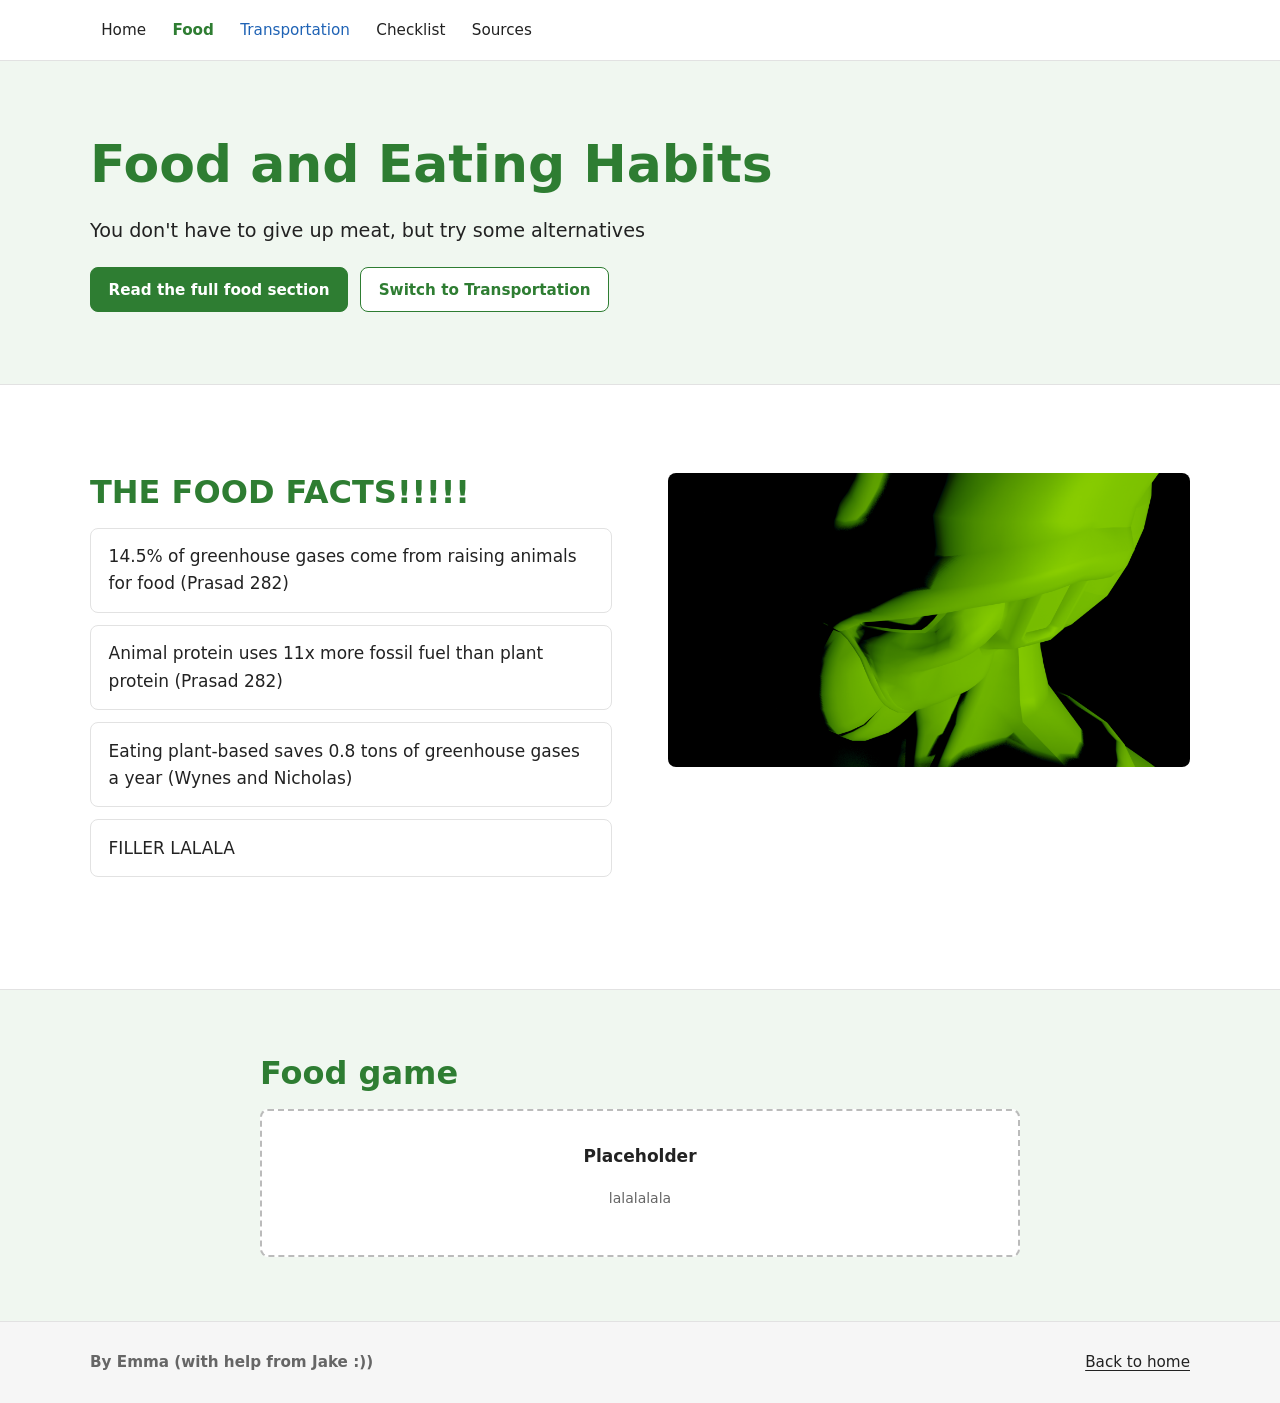
==== food.html @ 80af2153 "Climate habits website" ====
<!DOCTYPE html>
<html lang="en"><head>
  <meta charset="utf-8">
  <meta name="viewport" content="width=device-width, initial-scale=1">
  <title>Food and Eating Habits</title>
  <link rel="stylesheet" href="css/styles.css">
</head>
<!-- The whole page is green because of class="theme-food" on <body> -->
<body class="theme-food">
  <a class="skip-link" href="#main">Skip to main content</a>

  <header class="site-header">
    <div class="wrap header-inner">
      <button class="nav-toggle" type="button" aria-expanded="false" aria-controls="site-nav">
        <span class="nav-toggle-bars" aria-hidden="true"></span>
        Menu
      </button>
      <nav id="site-nav" class="site-nav" aria-label="Main">
        <ul>
          <li><a href="index.html">Home</a></li>
          <li><a class="nav-food" href="food.html" aria-current="page">Food</a></li>
          <li><a class="nav-move" href="transportation.html">Transportation</a></li>
          <li><a href="index.html#checklist">Checklist</a></li>
          <li><a href="index.html#sources">Sources</a></li>
        </ul>
      </nav>
    </div>
  </header>

  <main id="main">
    <section class="hero hero-themed">
      <div class="wrap">
        <h1>Food and Eating Habits</h1>
        <p class="hero-lede">
          You don't have to give up meat, but try some alternatives</p>
        <div class="btn-row">
          <a class="btn" href="index.html#food">Read the full food section</a>
          <a class="btn btn-ghost" href="transportation.html">Switch to Transportation</a>
        </div>
      </div>
    </section>

    <section class="section">
      <div class="wrap two-col">
        <div>
          <h2>THE FOOD FACTS!!!!!</h2>
          <ul class="steps">
            <li>14.5% of greenhouse gases come from raising animals for food (Prasad 282)</li>
            <li>Animal protein uses 11x more fossil fuel than plant protein (Prasad 282)</li>
            <li>Eating plant-based saves 0.8 tons of greenhouse gases a year (Wynes and Nicholas)</li>
            <li>FILLER LALALA</li>
          </ul>
        </div>
        <div>
          <img class="rounded" src="images/impcelltestgreenoverlaynotexture.png" width="1920" height="1080" alt="">
        </div>
      </div>
    </section>

    <section class="section tinted">
      <div class="wrap narrow">
        <h2>Food game</h2>
        <!-- PLACEHOLDER: this box is design filler, not content. Replace it with the game. -->
        <div class="placeholder">
          <p><strong>Placeholder</strong></p>
          <p class="fine-print">lalalalala</p>
        </div>
      </div>
    </section>
  </main>

  <footer class="site-footer">
    <div class="wrap footer-inner">
      <p><strong>By Emma (with help from Jake :))</strong></p>
      <p><a href="index.html">Back to home</a></p>
    </div>
  </footer>

  <script src="js/main.js"></script></body></html>
---- css/styles.css ----
/* =====================================================================
   CLIMATE HABITS: one stylesheet for every page
   ---------------------------------------------------------------------
   HOW THE COLORS WORK
   1. All colors are named once, right below.
   2. A section gets its color by adding a class in the HTML:
        class="theme-food"  -> green
        class="theme-move"  -> blue
        class="theme-mix"   -> plain (no color)
   3. Everything inside that section reads --deep and --tint,
      so it recolors itself.
   To change a color for the whole site, change it here only.
   ===================================================================== */

:root {
  /* Basics */
  --ink: #222222;        /* text */
  --paper: #ffffff;      /* page background */
  --muted: #666666;      /* small grey text */
  --line: #e2e2e2;       /* thin borders */
  --soft: #f6f6f6;       /* light grey boxes */

  /* Food = green */
  --food-deep: #2e7d32;
  --food-tint: #f0f7f0;

  /* Transportation = blue */
  --move-deep: #1f63b5;
  --move-tint: #eef4fb;

  /* Defaults used when a section has no theme class */
  --deep: var(--ink);
  --tint: var(--soft);

  --font: system-ui, -apple-system, "Segoe UI", Roboto, Helvetica, Arial, sans-serif;
  --radius: 8px;
}

.theme-food { --deep: var(--food-deep); --tint: var(--food-tint); }
.theme-move { --deep: var(--move-deep); --tint: var(--move-tint); }
.theme-mix  { --deep: var(--ink);       --tint: var(--soft); }

/* ---------- Basics ---------- */
*, *::before, *::after { box-sizing: border-box; }
html { scroll-behavior: smooth; scroll-padding-top: 70px; }
body {
  margin: 0;
  background: var(--paper);
  color: var(--ink);
  font-family: var(--font);
  font-size: 1.0625rem;
  line-height: 1.6;
}
img { max-width: 100%; height: auto; display: block; }
h1, h2, h3, h4 { line-height: 1.2; margin: 0 0 .5em; font-weight: 700; }
h2 { font-size: clamp(1.6rem, 3vw, 2rem); color: var(--deep); }
h3 { font-size: 1.25rem; }
h4 { font-size: 1.1rem; }
p { margin: 0 0 1em; }
a { color: var(--deep); text-underline-offset: 3px; }
:focus-visible { outline: 3px solid #f2b705; outline-offset: 2px; }

.wrap { width: min(1100px, 100% - 2.5rem); margin-inline: auto; }
.narrow { max-width: 760px; }

.skip-link { position: absolute; left: -999px; top: 0; background: #fff; color: var(--ink); padding: .6rem 1rem; z-index: 100; }
.skip-link:focus { left: .5rem; top: .5rem; }

.fine-print { font-size: .875rem; color: var(--muted); }

/* ---------- Header and navigation ---------- */
.site-header { position: sticky; top: 0; z-index: 50; background: #fff; border-bottom: 1px solid var(--line); }
.header-inner { display: flex; align-items: center; justify-content: space-between; min-height: 60px; gap: 1rem; }
.site-nav ul { list-style: none; display: flex; gap: .25rem; margin: 0; padding: 0; }
.site-nav a { display: block; padding: .5rem .7rem; color: var(--ink); text-decoration: none; font-size: .95rem; }
.site-nav a:hover { text-decoration: underline; }
.site-nav a[aria-current="page"] { font-weight: 700; }
.site-nav .nav-food { color: var(--food-deep); }
.site-nav .nav-move { color: var(--move-deep); }

.nav-toggle {
  display: none; align-items: center; gap: .5rem;
  background: none; border: 1px solid var(--line); color: var(--ink);
  font: inherit; font-size: .95rem; padding: .4rem .8rem; border-radius: var(--radius); cursor: pointer;
}
.nav-toggle-bars, .nav-toggle-bars::before, .nav-toggle-bars::after {
  display: block; width: 16px; height: 2px; background: currentColor; content: ""; position: relative;
}
.nav-toggle-bars::before { position: absolute; top: -5px; }
.nav-toggle-bars::after { position: absolute; top: 5px; }

/* ---------- Intro at the top of each page ---------- */
.hero { padding: clamp(2.5rem, 6vw, 4.5rem) 0; }
.hero h1 { font-size: clamp(2.2rem, 5vw, 3.25rem); margin-bottom: .4em; }
.hero h1 em { font-style: normal; }
.hero-lede { font-size: 1.2rem; max-width: 44rem; }
.hero-note { font-weight: 600; margin: 0; }

/* Food and Transportation pages: light green / light blue intro */
.hero-themed { background: var(--tint); }
.hero-themed h1 { color: var(--deep); }

/* ---------- The two halves on the home page ---------- */
.split { display: grid; grid-template-columns: 1fr 1fr; gap: 1.25rem; width: min(1100px, 100% - 2.5rem); margin: 0 auto 2.5rem; }
.split-half { background: var(--tint); border-radius: var(--radius); overflow: hidden; display: flex; flex-direction: column; }
.split-half img { width: 100%; aspect-ratio: 16 / 9; object-fit: cover; }
.split-body { padding: 1.5rem; }
.split-plus { display: none; }

/* ---------- Buttons ---------- */
.btn-row { display: flex; flex-wrap: wrap; gap: .75rem; margin-top: 1.25rem; }
.btn {
  display: inline-block; padding: .6rem 1.1rem; border-radius: var(--radius);
  background: var(--deep); color: #fff; border: 1px solid var(--deep);
  font: inherit; font-weight: 600; font-size: .95rem; text-decoration: none; cursor: pointer;
}
.btn:hover { opacity: .88; }
.btn-ghost, .btn-outline { background: #fff; color: var(--deep); }

/* ---------- Sections ---------- */
.section { padding: clamp(2.5rem, 6vw, 4rem) 0; border-top: 1px solid var(--line); }
.section.tinted { background: var(--tint); }
.section-lede { font-size: 1.15rem; max-width: 46rem; }
.two-col { display: grid; grid-template-columns: 1fr 1fr; gap: clamp(1.5rem, 5vw, 3.5rem); margin: 1.5rem auto; }
.rounded { border-radius: var(--radius); }

/* Number boxes */
.stat-row-tight { grid-template-columns: 1fr; margin: 1.25rem 0 .5rem; }
.stat { background: #fff; border: 1px solid var(--line); border-radius: var(--radius); padding: 1.25rem; }
.stat-num { font-size: 2.25rem; font-weight: 700; line-height: 1.1; color: var(--deep); margin-bottom: .4rem; }
.stat-num span { font-size: 1rem; font-weight: 600; }
.stat-label { margin: 0; color: var(--muted); }

/* Lists of facts / changes */
.steps { list-style: none; padding: 0; margin: 0 0 1.5rem; display: grid; gap: .75rem; }
.steps li { background: #fff; border: 1px solid var(--line); border-radius: var(--radius); padding: .9rem 1.1rem; }
.steps strong { display: block; color: var(--deep); }

/* Three pictures in a row */
.photo-row { display: grid; grid-template-columns: repeat(3, 1fr); gap: 1rem; }
.photo-row img { width: 100%; height: 100%; aspect-ratio: 4 / 3; object-fit: cover; }

/* ---------- Checklist ---------- */
.checklist { display: grid; grid-template-columns: 1fr 1fr; gap: 1rem; margin-top: 1.5rem; }
.check-group { margin: 0; padding: 1.25rem; background: var(--tint); border: 1px solid var(--line); border-radius: var(--radius); min-width: 0; }
.check-group legend { float: left; width: 100%; font-size: 1.25rem; font-weight: 700; color: var(--deep); margin-bottom: .5rem; padding: 0; }
.check-group label { clear: both; display: flex; align-items: flex-start; gap: .7rem; padding: .5rem .25rem; cursor: pointer; }
.check-group input { width: 1.2rem; height: 1.2rem; margin: .2rem 0 0; flex: none; accent-color: var(--deep); cursor: pointer; }
.check-summary { grid-column: 1 / -1; display: flex; flex-wrap: wrap; align-items: center; gap: .75rem 1rem; }
#remind-status { flex-basis: 100%; margin: 0; }

/* ---------- Daily check-in pop-up ---------- */
.checkin { width: min(30rem, calc(100% - 2rem)); border: 1px solid var(--line); border-radius: var(--radius); padding: 1.5rem; }
.checkin::backdrop { background: rgba(0,0,0,.35); }
.checkin h2 { font-size: 1.35rem; color: var(--ink); }
.checkin-list { list-style: none; padding: 0; margin: 1rem 0; display: grid; gap: .9rem; }
.checkin-list li { display: grid; gap: .4rem; }
.checkin-buttons { display: flex; gap: .5rem; }
.checkin-btn { font: inherit; font-size: .9rem; font-weight: 600; padding: .4rem .85rem; border-radius: var(--radius); border: 1px solid #bbb; background: #fff; color: var(--ink); cursor: pointer; }
.checkin-done[aria-pressed="true"] { background: var(--food-deep); border-color: var(--food-deep); color: #fff; }
.checkin-notyet[aria-pressed="true"] { background: #888; border-color: #888; color: #fff; }
.checkin-score { font-weight: 600; color: var(--food-deep); }

/* ---------- Works cited ---------- */
.cited-title { margin-top: 2rem; font-size: 1.5rem; }
.cited { list-style: none; padding: 0; font-size: .95rem; }
.cited li { padding-left: 2.5em; text-indent: -2.5em; margin-bottom: .9em; overflow-wrap: anywhere; }  /* hanging indent */

/* ---------- Placeholder box (Food / Transportation pages) ---------- */
.placeholder { border: 2px dashed #bbb; border-radius: var(--radius); padding: 2rem; text-align: center; background: #fff; }

/* ---------- Footer ---------- */
.site-footer { background: var(--soft); border-top: 1px solid var(--line); padding: 1.75rem 0; font-size: .95rem; color: var(--muted); }
.footer-inner { display: flex; flex-wrap: wrap; justify-content: space-between; gap: .5rem 2rem; }
.footer-inner p { margin: 0; }
.site-footer a { color: var(--ink); }

/* =====================================================================
   SMALLER SCREENS: side-by-side layouts stack on top of each other.
   ===================================================================== */
@media (max-width: 900px) {
  .site-nav a { padding: .5rem .5rem; font-size: .9rem; }
}

@media (max-width: 760px) {
  .nav-toggle { display: inline-flex; }
  .site-nav { display: none; position: absolute; left: 0; right: 0; top: 100%; background: #fff; border-bottom: 1px solid var(--line); padding: .5rem 1.25rem 1rem; }
  .site-nav.is-open { display: block; }
  .site-nav ul { flex-direction: column; }
  .site-nav a { padding: .75rem .25rem; font-size: 1.05rem; }

  .split, .two-col, .checklist, .photo-row { grid-template-columns: 1fr; }
  .two-col { gap: 1.5rem; }
}

@media (max-width: 520px) {
  .btn-row .btn { width: 100%; text-align: center; }
}

@media (prefers-reduced-motion: reduce) {
  html { scroll-behavior: auto; }
}
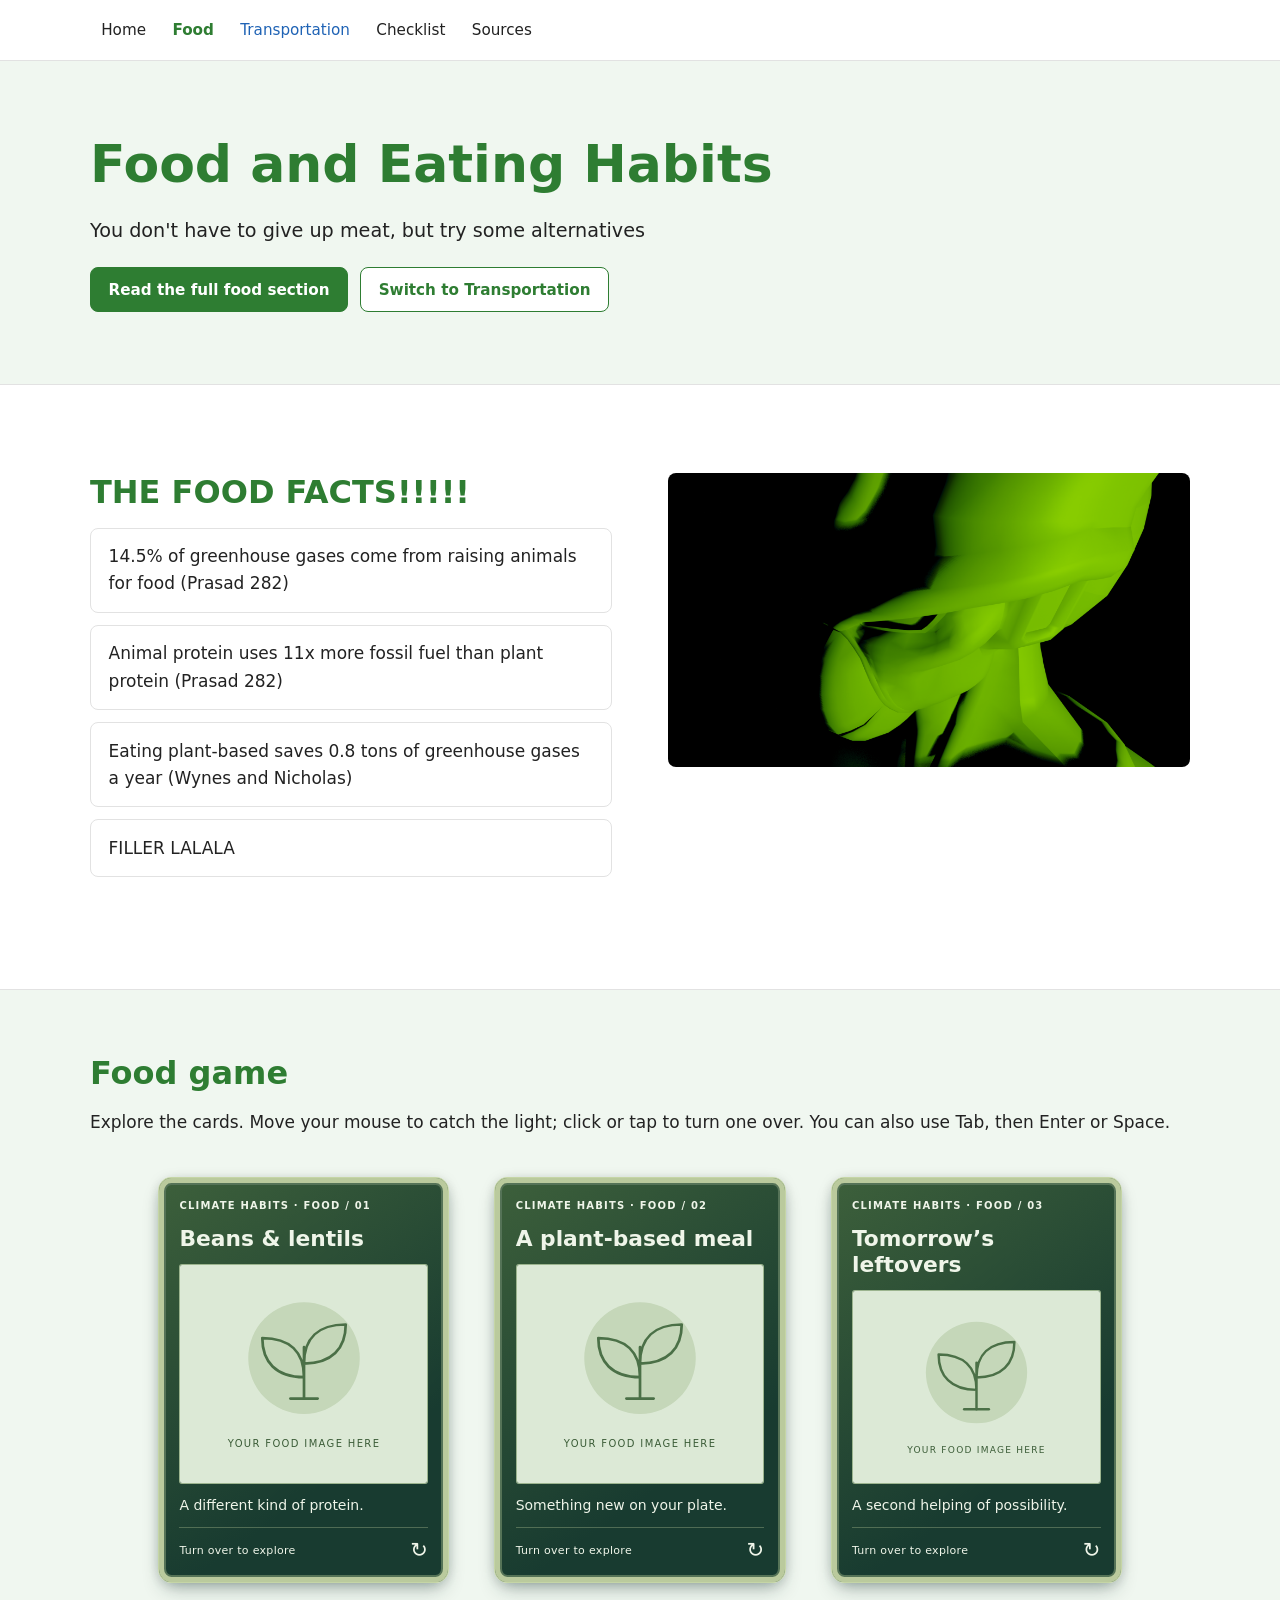
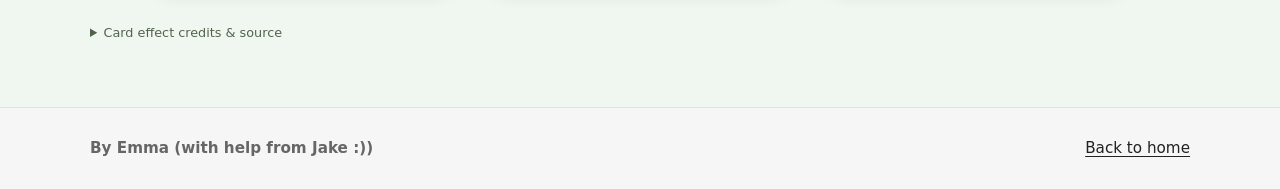
==== commit 2c0a7b0f: "Add spring-driven 3D food cards with accessible flipping" ====
--- a/food.html
+++ b/food.html
@@ -1,9 +1,15 @@
 <!DOCTYPE html>
+<!-- Food card integration modified 2026-11-15; GPL-3.0-only.
+     Motion/lighting copyright (C) 2022 Simon Goellner; see CARD-CREDITS.md. -->
 <html lang="en"><head>
   <meta charset="utf-8">
   <meta name="viewport" content="width=device-width, initial-scale=1">
   <title>Food and Eating Habits</title>
+  <link rel="icon" href="images/card-art-placeholder.svg" type="image/svg+xml">
   <link rel="stylesheet" href="css/styles.css">
+  <link rel="stylesheet" href="css/climate-cards.css">
+  <!-- Defer from the head so main.js's editor snapshot includes this script. -->
+  <script src="js/climate-cards.js" defer></script>
 </head>
 <!-- The whole page is green because of class="theme-food" on <body> -->
 <body class="theme-food">
@@ -57,14 +63,92 @@
       </div>
     </section>
 
-    <section class="section tinted">
-      <div class="wrap narrow">
-        <h2>Food game</h2>
-        <!-- PLACEHOLDER: this box is design filler, not content. Replace it with the game. -->
-        <div class="placeholder">
-          <p><strong>Placeholder</strong></p>
-          <p class="fine-print">lalalalala</p>
+    <section class="section tinted" id="food-game" aria-labelledby="food-game-title">
+      <div class="wrap">
+        <h2 id="food-game-title">Food game</h2>
+        <p id="card-instructions">Explore the cards. Move your mouse to catch the light; click or tap to turn one over. You can also use Tab, then Enter or Space.</p>
+        <!-- Card content is deliberately static HTML so the existing page editor can save it.
+             Replace the sample art and back text here, or click “Edit this page”.
+             Each new card needs unique front/back IDs and matching aria-controls. -->
+        <div class="climate-deck" aria-describedby="card-instructions">
+          <article class="climate-card" data-climate-card>
+            <div class="climate-card__tilt">
+              <div class="climate-card__flip">
+                <div class="climate-card__face climate-card__front" id="food-card-1-front">
+                  <p class="climate-card__eyebrow">Climate Habits · Food / 01</p>
+                  <h3>Beans &amp; lentils</h3>
+                  <img class="climate-card__art" src="images/card-art-placeholder.svg" width="600" height="480" alt="Placeholder artwork; add a photo of beans and lentils.">
+                  <p class="climate-card__caption">A different kind of protein.</p>
+                  <p class="climate-card__hint">Turn over to explore <span aria-hidden="true">↻</span></p>
+                  <div class="climate-card__shine" aria-hidden="true"></div>
+                  <div class="climate-card__glare" aria-hidden="true"></div>
+                </div>
+                <div class="climate-card__face climate-card__back" id="food-card-1-back">
+                  <p class="climate-card__eyebrow">Climate Habits · The other side</p>
+                  <h3>Beans &amp; lentils</h3>
+                  <p class="climate-card__body">Your food facts go here. Add what you want players to learn about beans and lentils.</p>
+                  <p class="climate-card__prompt">Your question or small action goes here.</p>
+                  <p class="climate-card__hint">Turn back to the front <span aria-hidden="true">↻</span></p>
+                  <div class="climate-card__glare" aria-hidden="true"></div>
+                </div>
+              </div>
+            </div>
+            <button class="climate-card__toggle" type="button" hidden aria-pressed="false" aria-controls="food-card-1-front food-card-1-back" aria-label="Turn over food card"></button>
+          </article>
+          <article class="climate-card" data-climate-card>
+            <div class="climate-card__tilt">
+              <div class="climate-card__flip">
+                <div class="climate-card__face climate-card__front" id="food-card-2-front">
+                  <p class="climate-card__eyebrow">Climate Habits · Food / 02</p>
+                  <h3>A plant-based meal</h3>
+                  <img class="climate-card__art" src="images/card-art-placeholder.svg" width="600" height="480" alt="Placeholder artwork; add a photo of a plant-based meal.">
+                  <p class="climate-card__caption">Something new on your plate.</p>
+                  <p class="climate-card__hint">Turn over to explore <span aria-hidden="true">↻</span></p>
+                  <div class="climate-card__shine" aria-hidden="true"></div>
+                  <div class="climate-card__glare" aria-hidden="true"></div>
+                </div>
+                <div class="climate-card__face climate-card__back" id="food-card-2-back">
+                  <p class="climate-card__eyebrow">Climate Habits · The other side</p>
+                  <h3>A plant-based meal</h3>
+                  <p class="climate-card__body">Your food facts go here. Add what you want players to learn about trying a plant-based meal.</p>
+                  <p class="climate-card__prompt">Your question or small action goes here.</p>
+                  <p class="climate-card__hint">Turn back to the front <span aria-hidden="true">↻</span></p>
+                  <div class="climate-card__glare" aria-hidden="true"></div>
+                </div>
+              </div>
+            </div>
+            <button class="climate-card__toggle" type="button" hidden aria-pressed="false" aria-controls="food-card-2-front food-card-2-back" aria-label="Turn over food card"></button>
+          </article>
+          <article class="climate-card" data-climate-card>
+            <div class="climate-card__tilt">
+              <div class="climate-card__flip">
+                <div class="climate-card__face climate-card__front" id="food-card-3-front">
+                  <p class="climate-card__eyebrow">Climate Habits · Food / 03</p>
+                  <h3>Tomorrow’s leftovers</h3>
+                  <img class="climate-card__art" src="images/card-art-placeholder.svg" width="600" height="480" alt="Placeholder artwork; add a photo of leftovers packed for another meal.">
+                  <p class="climate-card__caption">A second helping of possibility.</p>
+                  <p class="climate-card__hint">Turn over to explore <span aria-hidden="true">↻</span></p>
+                  <div class="climate-card__shine" aria-hidden="true"></div>
+                  <div class="climate-card__glare" aria-hidden="true"></div>
+                </div>
+                <div class="climate-card__face climate-card__back" id="food-card-3-back">
+                  <p class="climate-card__eyebrow">Climate Habits · The other side</p>
+                  <h3>Tomorrow’s leftovers</h3>
+                  <p class="climate-card__body">Your food facts go here. Add what you want players to learn about making another meal from leftovers.</p>
+                  <p class="climate-card__prompt">Your question or small action goes here.</p>
+                  <p class="climate-card__hint">Turn back to the front <span aria-hidden="true">↻</span></p>
+                  <div class="climate-card__glare" aria-hidden="true"></div>
+                </div>
+              </div>
+            </div>
+            <button class="climate-card__toggle" type="button" hidden aria-pressed="false" aria-controls="food-card-3-front food-card-3-back" aria-label="Turn over food card"></button>
+          </article>
         </div>
+        <noscript>Both sides are shown below each other when JavaScript is off.</noscript>
+        <details class="climate-card-credits">
+          <summary>Card effect credits &amp; source</summary>
+          <p>Motion and lighting adapted from <a href="https://github.com/simeydotme/pokemon-cards-css">Pokémon Cards CSS</a>, © 2022 Simon Goellner. Modified for Climate Habits, November 15, 2026. This card experience is free software under <a href="licenses/pokemon-cards-css-GPL-3.0.txt">GPL-3.0</a>, without warranty; you may redistribute and modify it under that license. <a href="CARD-CREDITS.md">Attribution and source details</a>.</p>
+        </details>
       </div>
     </section>
   </main>
--- a/css/climate-cards.css
+++ b/css/climate-cards.css
@@ -0,0 +1,197 @@
+/* SPDX-License-Identifier: GPL-3.0-only
+ * Adapted from pokemon-cards-css/public/css/cards/{base,regular-holo}.css.
+ * Copyright (C) 2022 Simon Goellner, @simeydotme.
+ * Modified for Climate Habits, 2026-11-15: scoped selectors, muted foil,
+ * HTML faces, independent tilt/flip layers, editor and accessible fallbacks.
+ * Distributed without warranty. See ../CARD-CREDITS.md and ../licenses/.
+ */
+
+.climate-deck {
+  display: grid;
+  grid-template-columns: repeat(3, minmax(0, 1fr));
+  gap: clamp(24px, 3.5vw, 48px);
+  padding: 24px 8px 40px;
+  max-width: 980px;
+  margin-inline: auto;
+}
+
+.climate-card {
+  --pointer-x: 50%;
+  --pointer-y: 50%;
+  --pointer-from-center: 0;
+  --background-x: 50%;
+  --background-y: 50%;
+  --card-opacity: 0;
+  --rotate-x: 0deg;
+  --rotate-y: 0deg;
+  --flip-angle: 0deg;
+  --card-radius: 4.55% / 3.5%;
+  position: relative;
+  min-width: 0;
+  color: #eff5e9;
+  perspective: 600px;
+}
+
+/* The hit area stays flat: measuring a tilted face causes feedback/jitter. */
+.climate-card.is-animated { aspect-ratio: .718; }
+.climate-card.is-moving { z-index: 2; }
+.climate-card__tilt, .climate-card__flip { height: 100%; }
+.climate-card.is-animated .climate-card__tilt,
+.climate-card.is-animated .climate-card__flip {
+  position: relative;
+  transform-style: preserve-3d;
+  transform-origin: center;
+}
+.climate-card.is-animated .climate-card__tilt {
+  transform: rotateY(var(--rotate-x)) rotateX(var(--rotate-y));
+}
+.climate-card.is-animated .climate-card__flip { transform: rotateY(var(--flip-angle)); }
+.climate-card.is-moving .climate-card__tilt,
+.climate-card.is-moving .climate-card__flip { will-change: transform; }
+
+.climate-card__face {
+  position: relative;
+  min-width: 0;
+  padding: 7%;
+  border: 1px solid #c5d5a6;
+  border-radius: var(--card-radius);
+  background: linear-gradient(145deg, #3d603b, #183b30 70%);
+  box-shadow: inset 0 0 0 5px #baca9d, inset 0 0 0 7px #557357,
+    0 10px 20px -5px #102d294d, 0 2px 15px -5px #102d2966;
+  overflow: hidden;
+  overflow-wrap: anywhere;
+  display: flex;
+  flex-direction: column;
+  gap: 12px;
+}
+.climate-card.is-animated .climate-card__face {
+  position: absolute;
+  inset: 0;
+  -webkit-backface-visibility: hidden;
+  backface-visibility: hidden;
+  transform: translateZ(.01px);
+}
+.climate-card.is-animated .climate-card__back { transform: rotateY(180deg) translateZ(.01px); }
+.climate-card__back { background: linear-gradient(145deg, #eef3e4, #dce8d5); color: #193b2d; }
+.climate-card__face p { margin: 0; }
+.climate-card__face h3 { margin: 0; color: inherit; font-size: clamp(18px, 1.7vw, 24px); line-height: 1.2; }
+.climate-card__eyebrow { font-size: 10px; text-transform: uppercase; letter-spacing: 1.2px; font-weight: 650; }
+.climate-card__art {
+  width: 100%;
+  min-height: 0;
+  flex: 1;
+  object-fit: cover;
+  aspect-ratio: 1.25;
+  border: 1px solid #9bb48e;
+  border-radius: 3px;
+}
+.climate-card__caption { font-size: 14px; line-height: 1.4; }
+.climate-card__body { font-size: 16px; line-height: 1.55; }
+.climate-card__prompt { font-size: 14px; line-height: 1.5; border-top: 1px solid #a6baa0; padding-top: 14px; }
+.climate-card__face .climate-card__hint {
+  margin-top: auto;
+  display: flex;
+  align-items: center;
+  justify-content: space-between;
+  gap: 8px;
+  padding-top: 12px;
+  border-top: 1px solid #a3b38b66;
+  font-size: 11px;
+  letter-spacing: .3px;
+}
+.climate-card__hint span { font-size: 21px; line-height: 1; }
+
+/* A native button sits above the visual faces; no editable text inside a button. */
+.climate-card__toggle {
+  position: absolute;
+  inset: 0;
+  width: 100%;
+  height: 100%;
+  z-index: 3;
+  border: 0;
+  border-radius: var(--card-radius);
+  padding: 0;
+  background: transparent;
+  cursor: pointer;
+  touch-action: auto;
+  -webkit-tap-highlight-color: transparent;
+}
+.climate-card__toggle[hidden] { display: none; }
+.climate-card__toggle:focus-visible { outline: 3px solid #b77900; outline-offset: 8px; }
+
+/* Adapted layered holo: original moving rainbow/scanline composite and glare,
+ * with lower saturation/opacity. Confined to the art so text stays readable. */
+.climate-card__shine, .climate-card__glare {
+  position: absolute;
+  inset: 0;
+  pointer-events: none;
+  border-radius: inherit;
+  opacity: var(--card-opacity);
+}
+.climate-card__shine {
+  inset: 24% 7% 24%;
+  border-radius: 3px;
+  background-image:
+    repeating-linear-gradient(110deg, #c929f1, #0dbde9, #21e985, #eedf10, #f80e35,
+      #c929f1, #0dbde9, #21e985, #eedf10, #f80e35,
+      #c929f1, #0dbde9, #21e985, #eedf10, #f80e35),
+    repeating-linear-gradient(90deg, #000 0 2px, #666 2px 4px);
+  background-position:
+    calc((50% - var(--background-x)) * 2.6 + 50%) calc((50% - var(--background-y)) * 3.5 + 50%), center;
+  background-size: 400% 400%, cover;
+  background-blend-mode: overlay;
+  filter: brightness(.8) contrast(1.1) saturate(.55);
+  mix-blend-mode: color-dodge;
+  opacity: calc(var(--card-opacity) * .34);
+}
+.climate-card__shine::after {
+  content: "";
+  position: absolute;
+  inset: 0;
+  background: radial-gradient(farthest-corner circle at var(--pointer-x) var(--pointer-y),
+    #ffffffcc 0%, #c7c7c71a 25%, #000 90%);
+  mix-blend-mode: luminosity;
+  filter: brightness(.6) contrast(4);
+}
+.climate-card__glare {
+  background: radial-gradient(farthest-corner circle at var(--pointer-x) var(--pointer-y),
+    #ffffffcc 10%, #ffffffa6 20%, #00000080 90%);
+  mix-blend-mode: overlay;
+  opacity: calc(var(--card-opacity) * (.28 + var(--pointer-from-center) * .22));
+}
+.climate-card__back .climate-card__glare { opacity: calc(var(--card-opacity) * .12); }
+.climate-card-credits { font-size: .8rem; color: #52634c; max-width: 68em; }
+.climate-card-credits summary { cursor: pointer; width: fit-content; }
+.climate-card-credits p { margin-top: .75em; }
+
+/* Editing and no-JS: lay both faces out in normal flow, without animation,
+ * so every image and paragraph can be selected and long text never clips. */
+.se-editing .climate-deck { grid-template-columns: 1fr; max-width: 760px; }
+.se-editing .climate-card.is-animated { aspect-ratio: auto; }
+.se-editing .climate-card .climate-card__tilt,
+.se-editing .climate-card .climate-card__flip { transform: none; }
+.se-editing .climate-card__flip { display: grid; grid-template-columns: 1fr 1fr; gap: 20px; }
+.se-editing .climate-card .climate-card__face { position: relative; transform: none; backface-visibility: visible; }
+.se-editing .climate-card__toggle,
+.se-editing .climate-card__shine,
+.se-editing .climate-card__glare { display: none; }
+
+@media (max-width: 1000px) {
+  .climate-deck { grid-template-columns: repeat(2, minmax(0, 1fr)); max-width: 680px; }
+  .climate-card__face h3 { font-size: 22px; }
+}
+@media (max-width: 640px) {
+  .climate-deck { grid-template-columns: minmax(0, 1fr); max-width: 320px; gap: 32px; padding-inline: 10px; }
+  .se-editing .climate-card__flip { grid-template-columns: 1fr; }
+}
+@media (prefers-reduced-motion: reduce) {
+  .climate-card.is-animated .climate-card__tilt { transform: none; }
+  .climate-card__shine, .climate-card__glare { display: none; }
+}
+@media print {
+  .climate-deck { grid-template-columns: repeat(2, minmax(0, 1fr)); }
+  .climate-card.is-animated { aspect-ratio: auto; break-inside: avoid; }
+  .climate-card .climate-card__tilt, .climate-card .climate-card__flip { transform: none; }
+  .climate-card .climate-card__face { position: relative; transform: none; backface-visibility: visible; }
+  .climate-card__toggle, .climate-card__shine, .climate-card__glare { display: none; }
+}
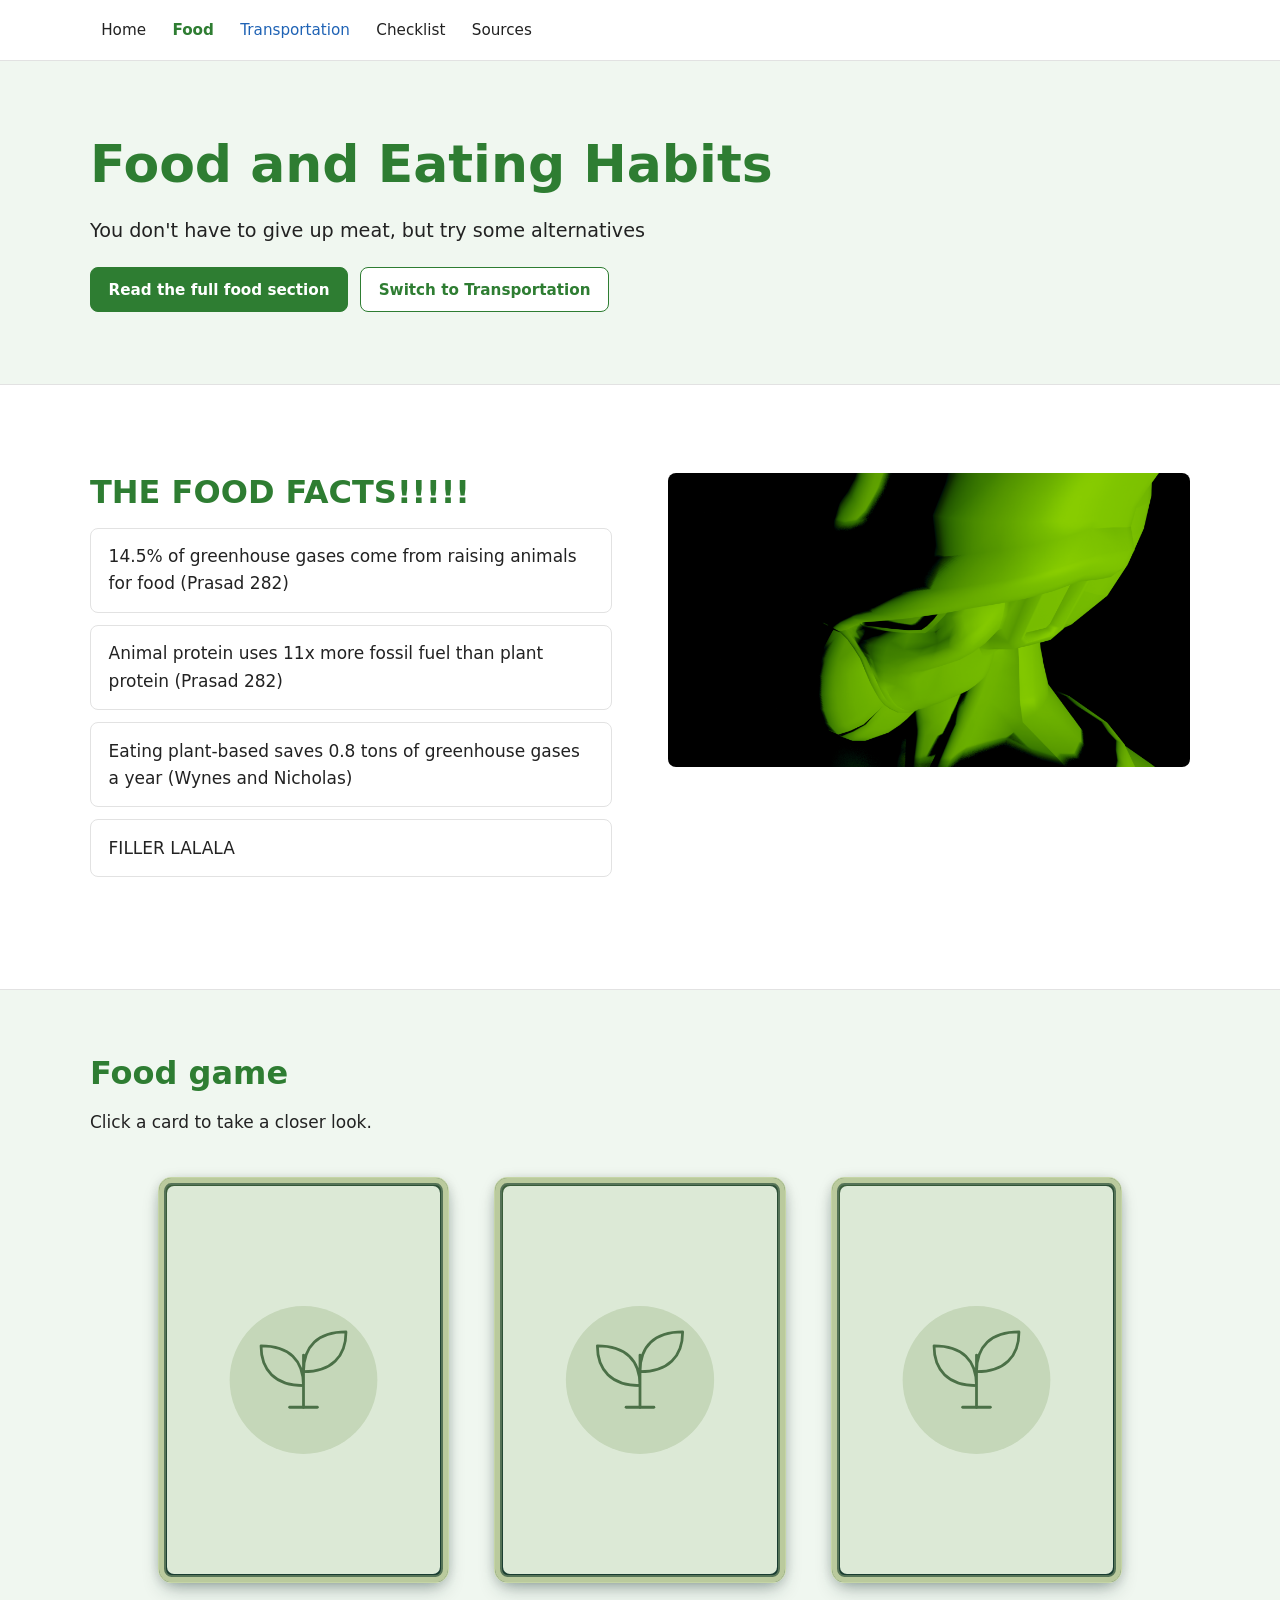
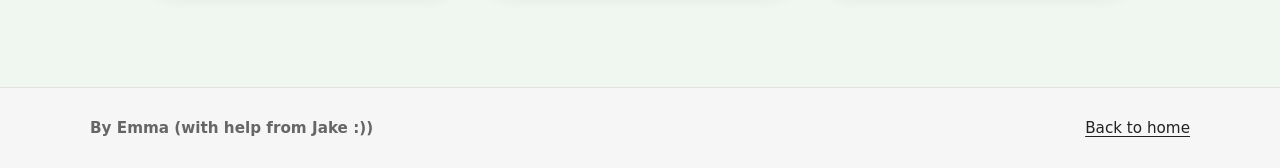
==== commit ae2de541: "Use image-only cards with centered spring spin" ====
--- a/food.html
+++ b/food.html
@@ -1,5 +1,5 @@
 <!DOCTYPE html>
-<!-- Food card integration modified 2026-11-15; GPL-3.0-only.
+<!-- Food card integration modified 2026-11-16; GPL-3.0-only.
      Motion/lighting copyright (C) 2022 Simon Goellner; see CARD-CREDITS.md. -->
 <html lang="en"><head>
   <meta charset="utf-8">
@@ -66,7 +66,7 @@
     <section class="section tinted" id="food-game" aria-labelledby="food-game-title">
       <div class="wrap">
         <h2 id="food-game-title">Food game</h2>
-        <p id="card-instructions">Explore the cards. Move your mouse to catch the light; click or tap to turn one over. You can also use Tab, then Enter or Space.</p>
+        <p id="card-instructions">Click a card to take a closer look.</p>
         <!-- Card content is deliberately static HTML so the existing page editor can save it.
              Replace the sample art and back text here, or click “Edit this page”.
              Each new card needs unique front/back IDs and matching aria-controls. -->
@@ -75,20 +75,13 @@
             <div class="climate-card__tilt">
               <div class="climate-card__flip">
                 <div class="climate-card__face climate-card__front" id="food-card-1-front">
-                  <p class="climate-card__eyebrow">Climate Habits · Food / 01</p>
-                  <h3>Beans &amp; lentils</h3>
-                  <img class="climate-card__art" src="images/card-art-placeholder.svg" width="600" height="480" alt="Placeholder artwork; add a photo of beans and lentils.">
-                  <p class="climate-card__caption">A different kind of protein.</p>
-                  <p class="climate-card__hint">Turn over to explore <span aria-hidden="true">↻</span></p>
+                  <img class="climate-card__art" src="images/card-art-placeholder.svg" width="600" height="840" alt="Beans and lentils — placeholder artwork.">
                   <div class="climate-card__shine" aria-hidden="true"></div>
                   <div class="climate-card__glare" aria-hidden="true"></div>
                 </div>
                 <div class="climate-card__face climate-card__back" id="food-card-1-back">
-                  <p class="climate-card__eyebrow">Climate Habits · The other side</p>
                   <h3>Beans &amp; lentils</h3>
-                  <p class="climate-card__body">Your food facts go here. Add what you want players to learn about beans and lentils.</p>
-                  <p class="climate-card__prompt">Your question or small action goes here.</p>
-                  <p class="climate-card__hint">Turn back to the front <span aria-hidden="true">↻</span></p>
+                  <p class="climate-card__body">Add a short food fact here.</p>
                   <div class="climate-card__glare" aria-hidden="true"></div>
                 </div>
               </div>
@@ -99,20 +92,13 @@
             <div class="climate-card__tilt">
               <div class="climate-card__flip">
                 <div class="climate-card__face climate-card__front" id="food-card-2-front">
-                  <p class="climate-card__eyebrow">Climate Habits · Food / 02</p>
-                  <h3>A plant-based meal</h3>
-                  <img class="climate-card__art" src="images/card-art-placeholder.svg" width="600" height="480" alt="Placeholder artwork; add a photo of a plant-based meal.">
-                  <p class="climate-card__caption">Something new on your plate.</p>
-                  <p class="climate-card__hint">Turn over to explore <span aria-hidden="true">↻</span></p>
+                  <img class="climate-card__art" src="images/card-art-placeholder.svg" width="600" height="840" alt="A plant-based meal — placeholder artwork.">
                   <div class="climate-card__shine" aria-hidden="true"></div>
                   <div class="climate-card__glare" aria-hidden="true"></div>
                 </div>
                 <div class="climate-card__face climate-card__back" id="food-card-2-back">
-                  <p class="climate-card__eyebrow">Climate Habits · The other side</p>
                   <h3>A plant-based meal</h3>
-                  <p class="climate-card__body">Your food facts go here. Add what you want players to learn about trying a plant-based meal.</p>
-                  <p class="climate-card__prompt">Your question or small action goes here.</p>
-                  <p class="climate-card__hint">Turn back to the front <span aria-hidden="true">↻</span></p>
+                  <p class="climate-card__body">Add a short food fact here.</p>
                   <div class="climate-card__glare" aria-hidden="true"></div>
                 </div>
               </div>
@@ -123,20 +109,13 @@
             <div class="climate-card__tilt">
               <div class="climate-card__flip">
                 <div class="climate-card__face climate-card__front" id="food-card-3-front">
-                  <p class="climate-card__eyebrow">Climate Habits · Food / 03</p>
-                  <h3>Tomorrow’s leftovers</h3>
-                  <img class="climate-card__art" src="images/card-art-placeholder.svg" width="600" height="480" alt="Placeholder artwork; add a photo of leftovers packed for another meal.">
-                  <p class="climate-card__caption">A second helping of possibility.</p>
-                  <p class="climate-card__hint">Turn over to explore <span aria-hidden="true">↻</span></p>
+                  <img class="climate-card__art" src="images/card-art-placeholder.svg" width="600" height="840" alt="Tomorrow’s leftovers — placeholder artwork.">
                   <div class="climate-card__shine" aria-hidden="true"></div>
                   <div class="climate-card__glare" aria-hidden="true"></div>
                 </div>
                 <div class="climate-card__face climate-card__back" id="food-card-3-back">
-                  <p class="climate-card__eyebrow">Climate Habits · The other side</p>
                   <h3>Tomorrow’s leftovers</h3>
-                  <p class="climate-card__body">Your food facts go here. Add what you want players to learn about making another meal from leftovers.</p>
-                  <p class="climate-card__prompt">Your question or small action goes here.</p>
-                  <p class="climate-card__hint">Turn back to the front <span aria-hidden="true">↻</span></p>
+                  <p class="climate-card__body">Add a short food fact here.</p>
                   <div class="climate-card__glare" aria-hidden="true"></div>
                 </div>
               </div>
@@ -145,10 +124,6 @@
           </article>
         </div>
         <noscript>Both sides are shown below each other when JavaScript is off.</noscript>
-        <details class="climate-card-credits">
-          <summary>Card effect credits &amp; source</summary>
-          <p>Motion and lighting adapted from <a href="https://github.com/simeydotme/pokemon-cards-css">Pokémon Cards CSS</a>, © 2022 Simon Goellner. Modified for Climate Habits, November 15, 2026. This card experience is free software under <a href="licenses/pokemon-cards-css-GPL-3.0.txt">GPL-3.0</a>, without warranty; you may redistribute and modify it under that license. <a href="CARD-CREDITS.md">Attribution and source details</a>.</p>
-        </details>
       </div>
     </section>
   </main>
--- a/css/climate-cards.css
+++ b/css/climate-cards.css
@@ -1,8 +1,8 @@
 /* SPDX-License-Identifier: GPL-3.0-only
  * Adapted from pokemon-cards-css/public/css/cards/{base,regular-holo}.css.
  * Copyright (C) 2022 Simon Goellner, @simeydotme.
- * Modified for Climate Habits, 2026-11-15: scoped selectors, muted foil,
- * HTML faces, independent tilt/flip layers, editor and accessible fallbacks.
+ * Modified for Climate Habits, 2026-11-16: scoped selectors, muted foil,
+ * image-only fronts, spring popover, editor and accessible fallbacks.
  * Distributed without warranty. See ../CARD-CREDITS.md and ../licenses/.
  */
 
@@ -25,6 +25,9 @@
   --rotate-x: 0deg;
   --rotate-y: 0deg;
   --flip-angle: 0deg;
+  --translate-x: 0px;
+  --translate-y: 0px;
+  --card-scale: 1;
   --card-radius: 4.55% / 3.5%;
   position: relative;
   min-width: 0;
@@ -35,6 +38,47 @@
 /* The hit area stays flat: measuring a tilted face causes feedback/jitter. */
 .climate-card.is-animated { aspect-ratio: .718; }
 .climate-card.is-moving { z-index: 2; }
+.climate-card-placeholder { aspect-ratio: .718; min-width: 0; }
+.climate-card.is-expanded {
+  position: fixed;
+  left: var(--origin-left);
+  top: var(--origin-top);
+  width: var(--origin-width);
+  height: var(--origin-height);
+  transform: translate3d(var(--translate-x), var(--translate-y), 0) scale(var(--card-scale));
+  transform-origin: center;
+}
+.climate-card.is-expanded.is-moving { will-change: transform; }
+.climate-card-open { overflow: hidden; }
+.climate-card-viewer {
+  position: fixed;
+  inset: 0;
+  width: 100%;
+  height: 100%;
+  max-width: none;
+  max-height: none;
+  margin: 0;
+  padding: 0;
+  border: 0;
+  background: transparent;
+  overflow: hidden;
+}
+.climate-card-viewer::backdrop { background: #102d2973; backdrop-filter: blur(2px); }
+.climate-card-viewer__close {
+  position: absolute;
+  top: max(16px, env(safe-area-inset-top));
+  right: max(20px, env(safe-area-inset-right));
+  z-index: 10;
+  width: 44px;
+  height: 44px;
+  padding: 0;
+  border: 1px solid #a9ba9f;
+  border-radius: 50%;
+  background: #f0f5e9;
+  color: #193b2d;
+  font: 30px/1 system-ui, sans-serif;
+  cursor: pointer;
+}
 .climate-card__tilt, .climate-card__flip { height: 100%; }
 .climate-card.is-animated .climate-card__tilt,
 .climate-card.is-animated .climate-card__flip {
@@ -72,34 +116,24 @@
   transform: translateZ(.01px);
 }
 .climate-card.is-animated .climate-card__back { transform: rotateY(180deg) translateZ(.01px); }
-.climate-card__back { background: linear-gradient(145deg, #eef3e4, #dce8d5); color: #193b2d; }
+.climate-card__front { padding: 8px; gap: 0; }
+.climate-card__back {
+  background: linear-gradient(145deg, #eef3e4, #dce8d5);
+  color: #193b2d;
+  justify-content: center;
+  gap: 20px;
+}
 .climate-card__face p { margin: 0; }
 .climate-card__face h3 { margin: 0; color: inherit; font-size: clamp(18px, 1.7vw, 24px); line-height: 1.2; }
-.climate-card__eyebrow { font-size: 10px; text-transform: uppercase; letter-spacing: 1.2px; font-weight: 650; }
 .climate-card__art {
   width: 100%;
   min-height: 0;
-  flex: 1;
   object-fit: cover;
-  aspect-ratio: 1.25;
-  border: 1px solid #9bb48e;
-  border-radius: 3px;
-}
-.climate-card__caption { font-size: 14px; line-height: 1.4; }
+  aspect-ratio: .718;
+  border-radius: 7px;
+}
+.climate-card.is-animated .climate-card__art { height: 100%; }
 .climate-card__body { font-size: 16px; line-height: 1.55; }
-.climate-card__prompt { font-size: 14px; line-height: 1.5; border-top: 1px solid #a6baa0; padding-top: 14px; }
-.climate-card__face .climate-card__hint {
-  margin-top: auto;
-  display: flex;
-  align-items: center;
-  justify-content: space-between;
-  gap: 8px;
-  padding-top: 12px;
-  border-top: 1px solid #a3b38b66;
-  font-size: 11px;
-  letter-spacing: .3px;
-}
-.climate-card__hint span { font-size: 21px; line-height: 1; }
 
 /* A native button sits above the visual faces; no editable text inside a button. */
 .climate-card__toggle {
@@ -129,8 +163,8 @@
   opacity: var(--card-opacity);
 }
 .climate-card__shine {
-  inset: 24% 7% 24%;
-  border-radius: 3px;
+  inset: 8px;
+  border-radius: 7px;
   background-image:
     repeating-linear-gradient(110deg, #c929f1, #0dbde9, #21e985, #eedf10, #f80e35,
       #c929f1, #0dbde9, #21e985, #eedf10, #f80e35,
@@ -160,9 +194,6 @@
   opacity: calc(var(--card-opacity) * (.28 + var(--pointer-from-center) * .22));
 }
 .climate-card__back .climate-card__glare { opacity: calc(var(--card-opacity) * .12); }
-.climate-card-credits { font-size: .8rem; color: #52634c; max-width: 68em; }
-.climate-card-credits summary { cursor: pointer; width: fit-content; }
-.climate-card-credits p { margin-top: .75em; }
 
 /* Editing and no-JS: lay both faces out in normal flow, without animation,
  * so every image and paragraph can be selected and long text never clips. */
@@ -172,6 +203,7 @@
 .se-editing .climate-card .climate-card__flip { transform: none; }
 .se-editing .climate-card__flip { display: grid; grid-template-columns: 1fr 1fr; gap: 20px; }
 .se-editing .climate-card .climate-card__face { position: relative; transform: none; backface-visibility: visible; }
+.se-editing .climate-card.is-animated .climate-card__art { height: auto; }
 .se-editing .climate-card__toggle,
 .se-editing .climate-card__shine,
 .se-editing .climate-card__glare { display: none; }
@@ -189,6 +221,9 @@
   .climate-card__shine, .climate-card__glare { display: none; }
 }
 @media print {
+  .climate-card-viewer[open] { position: static; height: auto; overflow: visible; }
+  .climate-card.is-expanded { position: static; width: auto; height: auto; transform: none; }
+  .climate-card-viewer__close { display: none; }
   .climate-deck { grid-template-columns: repeat(2, minmax(0, 1fr)); }
   .climate-card.is-animated { aspect-ratio: auto; break-inside: avoid; }
   .climate-card .climate-card__tilt, .climate-card .climate-card__flip { transform: none; }
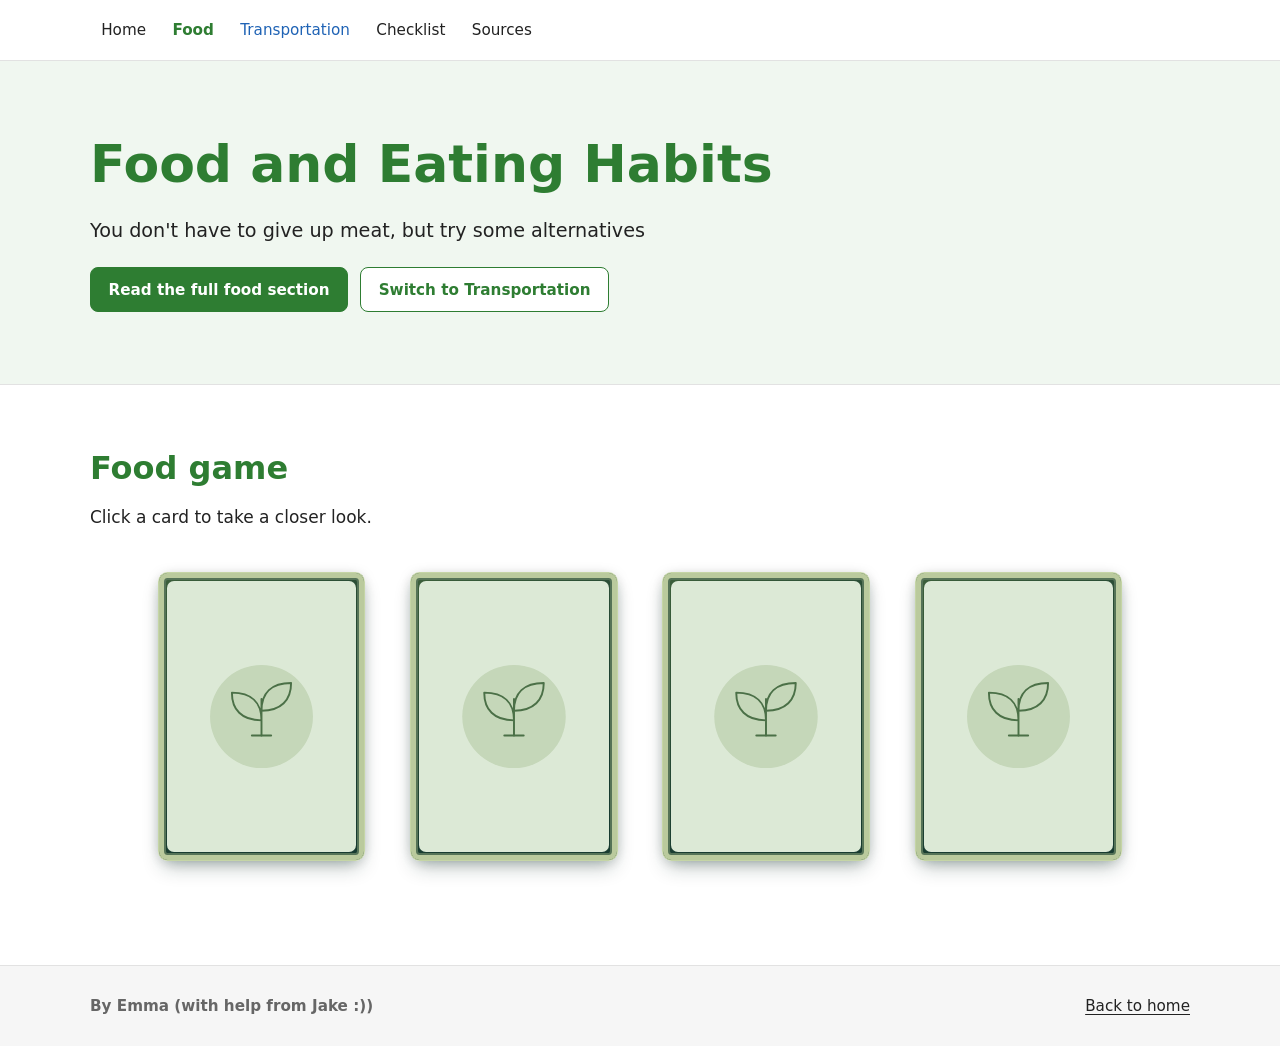
==== commit 9b5ac5aa: "Replace food facts with the fact card game" ====
--- a/food.html
+++ b/food.html
@@ -46,42 +46,24 @@
       </div>
     </section>
 
-    <section class="section">
-      <div class="wrap two-col">
-        <div>
-          <h2>THE FOOD FACTS!!!!!</h2>
-          <ul class="steps">
-            <li>14.5% of greenhouse gases come from raising animals for food (Prasad 282)</li>
-            <li>Animal protein uses 11x more fossil fuel than plant protein (Prasad 282)</li>
-            <li>Eating plant-based saves 0.8 tons of greenhouse gases a year (Wynes and Nicholas)</li>
-            <li>FILLER LALALA</li>
-          </ul>
-        </div>
-        <div>
-          <img class="rounded" src="images/impcelltestgreenoverlaynotexture.png" width="1920" height="1080" alt="">
-        </div>
-      </div>
-    </section>
-
-    <section class="section tinted" id="food-game" aria-labelledby="food-game-title">
+    <section class="section" id="food-game" aria-labelledby="food-game-title">
       <div class="wrap">
         <h2 id="food-game-title">Food game</h2>
         <p id="card-instructions">Click a card to take a closer look.</p>
-        <!-- Card content is deliberately static HTML so the existing page editor can save it.
-             Replace the sample art and back text here, or click “Edit this page”.
+        <!-- Card content is static HTML so the page editor can save it.
              Each new card needs unique front/back IDs and matching aria-controls. -->
         <div class="climate-deck" aria-describedby="card-instructions">
           <article class="climate-card" data-climate-card>
             <div class="climate-card__tilt">
               <div class="climate-card__flip">
                 <div class="climate-card__face climate-card__front" id="food-card-1-front">
-                  <img class="climate-card__art" src="images/card-art-placeholder.svg" width="600" height="840" alt="Beans and lentils — placeholder artwork.">
+                  <img class="climate-card__art" src="images/card-art-placeholder.svg" width="600" height="840" alt="">
                   <div class="climate-card__shine" aria-hidden="true"></div>
                   <div class="climate-card__glare" aria-hidden="true"></div>
                 </div>
                 <div class="climate-card__face climate-card__back" id="food-card-1-back">
-                  <h3>Beans &amp; lentils</h3>
-                  <p class="climate-card__body">Add a short food fact here.</p>
+                  <h3>14.5%</h3>
+                  <p class="climate-card__body">of greenhouse gases come from raising animals for food (Prasad 282)</p>
                   <div class="climate-card__glare" aria-hidden="true"></div>
                 </div>
               </div>
@@ -92,13 +74,13 @@
             <div class="climate-card__tilt">
               <div class="climate-card__flip">
                 <div class="climate-card__face climate-card__front" id="food-card-2-front">
-                  <img class="climate-card__art" src="images/card-art-placeholder.svg" width="600" height="840" alt="A plant-based meal — placeholder artwork.">
+                  <img class="climate-card__art" src="images/card-art-placeholder.svg" width="600" height="840" alt="">
                   <div class="climate-card__shine" aria-hidden="true"></div>
                   <div class="climate-card__glare" aria-hidden="true"></div>
                 </div>
                 <div class="climate-card__face climate-card__back" id="food-card-2-back">
-                  <h3>A plant-based meal</h3>
-                  <p class="climate-card__body">Add a short food fact here.</p>
+                  <h3>11x</h3>
+                  <p class="climate-card__body">more fossil fuel goes into animal protein than plant protein (Prasad 282)</p>
                   <div class="climate-card__glare" aria-hidden="true"></div>
                 </div>
               </div>
@@ -109,18 +91,35 @@
             <div class="climate-card__tilt">
               <div class="climate-card__flip">
                 <div class="climate-card__face climate-card__front" id="food-card-3-front">
-                  <img class="climate-card__art" src="images/card-art-placeholder.svg" width="600" height="840" alt="Tomorrow’s leftovers — placeholder artwork.">
+                  <img class="climate-card__art" src="images/card-art-placeholder.svg" width="600" height="840" alt="">
                   <div class="climate-card__shine" aria-hidden="true"></div>
                   <div class="climate-card__glare" aria-hidden="true"></div>
                 </div>
                 <div class="climate-card__face climate-card__back" id="food-card-3-back">
-                  <h3>Tomorrow’s leftovers</h3>
-                  <p class="climate-card__body">Add a short food fact here.</p>
+                  <h3>0.8 tons</h3>
+                  <p class="climate-card__body">of greenhouse gases saved a year by eating plant-based (Wynes and Nicholas)</p>
                   <div class="climate-card__glare" aria-hidden="true"></div>
                 </div>
               </div>
             </div>
             <button class="climate-card__toggle" type="button" hidden aria-pressed="false" aria-controls="food-card-3-front food-card-3-back" aria-label="Turn over food card"></button>
+          </article>
+          <article class="climate-card" data-climate-card>
+            <div class="climate-card__tilt">
+              <div class="climate-card__flip">
+                <div class="climate-card__face climate-card__front" id="food-card-4-front">
+                  <img class="climate-card__art" src="images/card-art-placeholder.svg" width="600" height="840" alt="">
+                  <div class="climate-card__shine" aria-hidden="true"></div>
+                  <div class="climate-card__glare" aria-hidden="true"></div>
+                </div>
+                <div class="climate-card__face climate-card__back" id="food-card-4-back">
+                  <h3>Fish, poultry, pork, beef</h3>
+                  <p class="climate-card__body">is the order from most to least efficient meat (Prasad 282)</p>
+                  <div class="climate-card__glare" aria-hidden="true"></div>
+                </div>
+              </div>
+            </div>
+            <button class="climate-card__toggle" type="button" hidden aria-pressed="false" aria-controls="food-card-4-front food-card-4-back" aria-label="Turn over food card"></button>
           </article>
         </div>
         <noscript>Both sides are shown below each other when JavaScript is off.</noscript>
--- a/css/climate-cards.css
+++ b/css/climate-cards.css
@@ -8,7 +8,7 @@
 
 .climate-deck {
   display: grid;
-  grid-template-columns: repeat(3, minmax(0, 1fr));
+  grid-template-columns: repeat(4, minmax(0, 1fr));
   gap: clamp(24px, 3.5vw, 48px);
   padding: 24px 8px 40px;
   max-width: 980px;
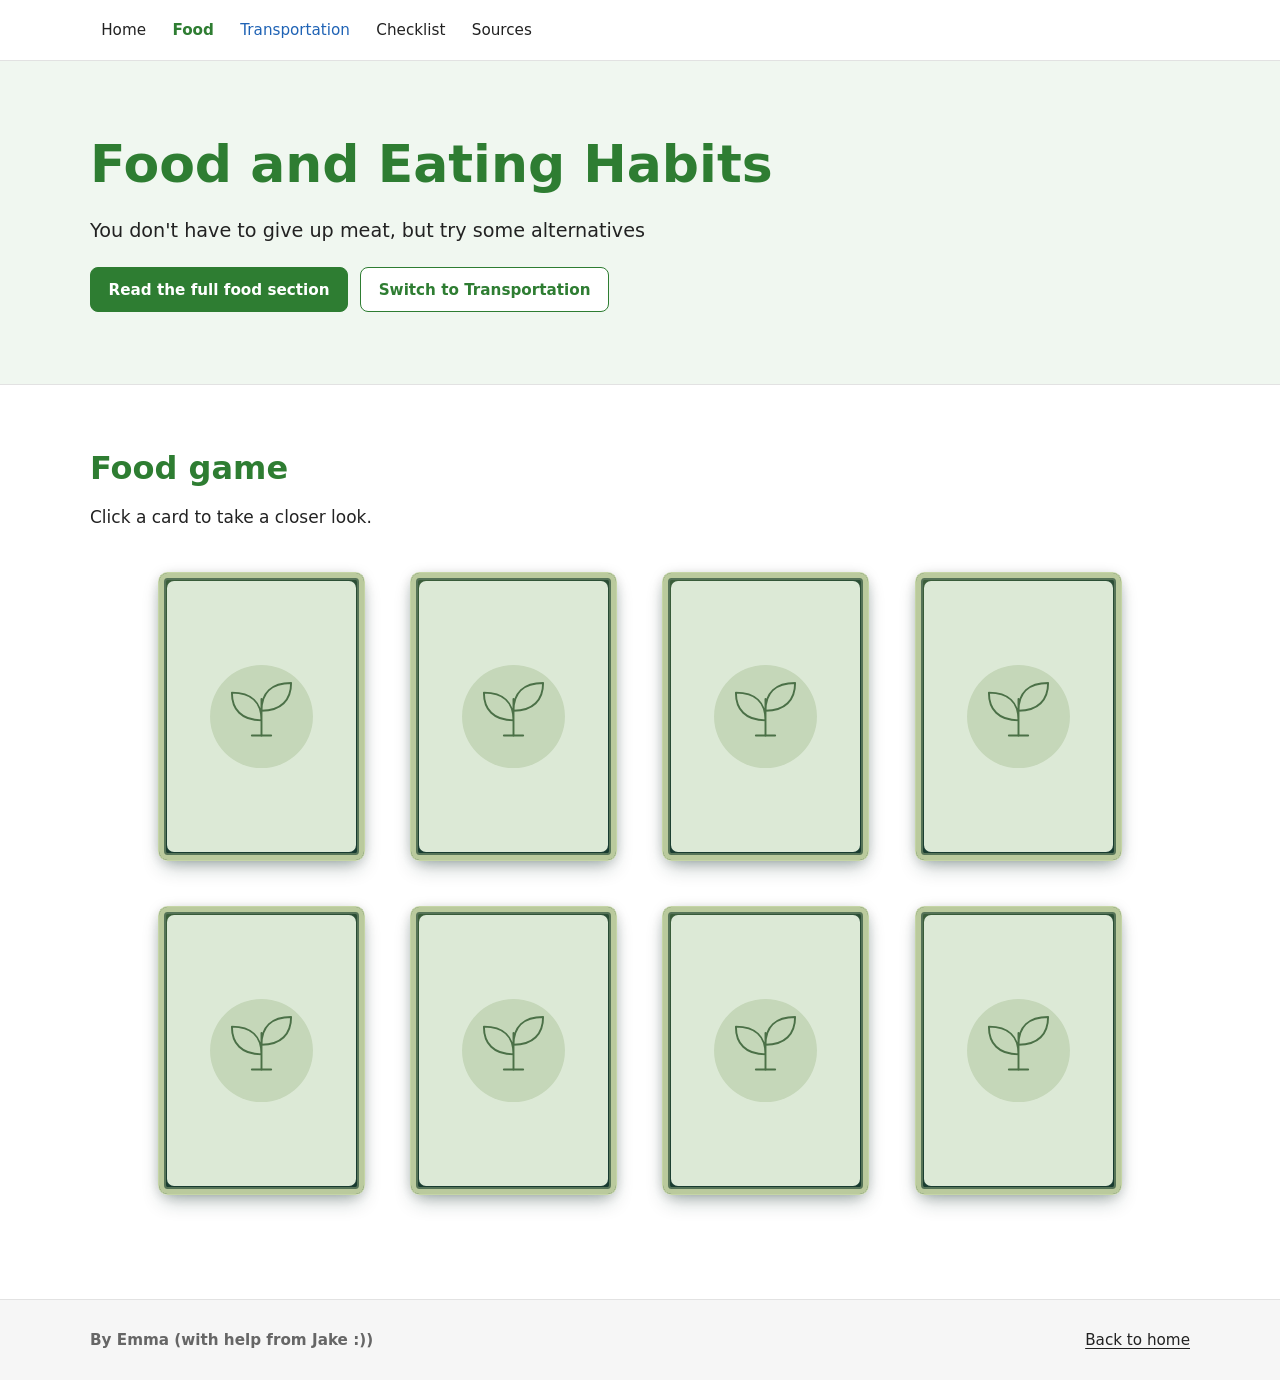
==== commit be42d8f5: "Add four suggestion cards to the food game" ====
--- a/food.html
+++ b/food.html
@@ -121,6 +121,74 @@
             </div>
             <button class="climate-card__toggle" type="button" hidden aria-pressed="false" aria-controls="food-card-4-front food-card-4-back" aria-label="Turn over food card"></button>
           </article>
+          <article class="climate-card" data-climate-card>
+            <div class="climate-card__tilt">
+              <div class="climate-card__flip">
+                <div class="climate-card__face climate-card__front" id="food-card-5-front">
+                  <img class="climate-card__art" src="images/card-art-placeholder.svg" width="600" height="840" alt="">
+                  <div class="climate-card__shine" aria-hidden="true"></div>
+                  <div class="climate-card__glare" aria-hidden="true"></div>
+                </div>
+                <div class="climate-card__face climate-card__back" id="food-card-5-back">
+                  <h3>Plant meat</h3>
+                  <p class="climate-card__body">Try eating plant meat this week</p>
+                  <div class="climate-card__glare" aria-hidden="true"></div>
+                </div>
+              </div>
+            </div>
+            <button class="climate-card__toggle" type="button" hidden aria-pressed="false" aria-controls="food-card-5-front food-card-5-back" aria-label="Turn over food card"></button>
+          </article>
+          <article class="climate-card" data-climate-card>
+            <div class="climate-card__tilt">
+              <div class="climate-card__flip">
+                <div class="climate-card__face climate-card__front" id="food-card-6-front">
+                  <img class="climate-card__art" src="images/card-art-placeholder.svg" width="600" height="840" alt="">
+                  <div class="climate-card__shine" aria-hidden="true"></div>
+                  <div class="climate-card__glare" aria-hidden="true"></div>
+                </div>
+                <div class="climate-card__face climate-card__back" id="food-card-6-back">
+                  <h3>Beans or tofu</h3>
+                  <p class="climate-card__body">Have dinner with beans or tofu</p>
+                  <div class="climate-card__glare" aria-hidden="true"></div>
+                </div>
+              </div>
+            </div>
+            <button class="climate-card__toggle" type="button" hidden aria-pressed="false" aria-controls="food-card-6-front food-card-6-back" aria-label="Turn over food card"></button>
+          </article>
+          <article class="climate-card" data-climate-card>
+            <div class="climate-card__tilt">
+              <div class="climate-card__flip">
+                <div class="climate-card__face climate-card__front" id="food-card-7-front">
+                  <img class="climate-card__art" src="images/card-art-placeholder.svg" width="600" height="840" alt="">
+                  <div class="climate-card__shine" aria-hidden="true"></div>
+                  <div class="climate-card__glare" aria-hidden="true"></div>
+                </div>
+                <div class="climate-card__face climate-card__back" id="food-card-7-back">
+                  <h3>Soy milk</h3>
+                  <p class="climate-card__body">Try soy milk or soy yogurt</p>
+                  <div class="climate-card__glare" aria-hidden="true"></div>
+                </div>
+              </div>
+            </div>
+            <button class="climate-card__toggle" type="button" hidden aria-pressed="false" aria-controls="food-card-7-front food-card-7-back" aria-label="Turn over food card"></button>
+          </article>
+          <article class="climate-card" data-climate-card>
+            <div class="climate-card__tilt">
+              <div class="climate-card__flip">
+                <div class="climate-card__face climate-card__front" id="food-card-8-front">
+                  <img class="climate-card__art" src="images/card-art-placeholder.svg" width="600" height="840" alt="">
+                  <div class="climate-card__shine" aria-hidden="true"></div>
+                  <div class="climate-card__glare" aria-hidden="true"></div>
+                </div>
+                <div class="climate-card__face climate-card__back" id="food-card-8-back">
+                  <h3>Buy local</h3>
+                  <p class="climate-card__body">Buy your meat locally. This can cut down on emissions produced by trucks and boats that bring meat from the mainland to Hawai’i</p>
+                  <div class="climate-card__glare" aria-hidden="true"></div>
+                </div>
+              </div>
+            </div>
+            <button class="climate-card__toggle" type="button" hidden aria-pressed="false" aria-controls="food-card-8-front food-card-8-back" aria-label="Turn over food card"></button>
+          </article>
         </div>
         <noscript>Both sides are shown below each other when JavaScript is off.</noscript>
       </div>
--- a/css/climate-cards.css
+++ b/css/climate-cards.css
@@ -33,6 +33,7 @@
   min-width: 0;
   color: #eff5e9;
   perspective: 600px;
+  container-type: inline-size;   /* lets the text size follow the card's width (cqw) */
 }
 
 /* The hit area stays flat: measuring a tilted face causes feedback/jitter. */
@@ -63,7 +64,16 @@
   background: transparent;
   overflow: hidden;
 }
-.climate-card-viewer::backdrop { background: #102d2973; backdrop-filter: blur(2px); }
+.climate-card-viewer::backdrop {
+  background-color: #102d2973;
+  backdrop-filter: blur(2px);
+  transition: background-color .25s ease, backdrop-filter .25s ease;
+}
+.climate-card-viewer[open]::backdrop { animation: climate-backdrop-in .25s ease-out; }
+.climate-card-viewer.is-closing::backdrop { background-color: transparent; backdrop-filter: blur(0); }
+@keyframes climate-backdrop-in { from { background-color: transparent; backdrop-filter: blur(0); } }
+.climate-card-viewer__close { transition: opacity .2s ease; }
+.climate-card-viewer.is-closing .climate-card-viewer__close { opacity: 0; }
 .climate-card-viewer__close {
   position: absolute;
   top: max(16px, env(safe-area-inset-top));
@@ -121,10 +131,10 @@
   background: linear-gradient(145deg, #eef3e4, #dce8d5);
   color: #193b2d;
   justify-content: center;
-  gap: 20px;
+  gap: 6cqw;
 }
 .climate-card__face p { margin: 0; }
-.climate-card__face h3 { margin: 0; color: inherit; font-size: clamp(18px, 1.7vw, 24px); line-height: 1.2; }
+.climate-card__face h3 { margin: 0; color: inherit; font-size: max(16px, 7.5cqw); line-height: 1.2; }
 .climate-card__art {
   width: 100%;
   min-height: 0;
@@ -133,7 +143,7 @@
   border-radius: 7px;
 }
 .climate-card.is-animated .climate-card__art { height: 100%; }
-.climate-card__body { font-size: 16px; line-height: 1.55; }
+.climate-card__body { font-size: max(13px, 5.4cqw); line-height: 1.5; }
 
 /* A native button sits above the visual faces; no editable text inside a button. */
 .climate-card__toggle {
@@ -198,6 +208,8 @@
 /* Editing and no-JS: lay both faces out in normal flow, without animation,
  * so every image and paragraph can be selected and long text never clips. */
 .se-editing .climate-deck { grid-template-columns: 1fr; max-width: 760px; }
+.se-editing .climate-card__face h3 { font-size: 22px; }
+.se-editing .climate-card__body { font-size: 16px; }
 .se-editing .climate-card.is-animated { aspect-ratio: auto; }
 .se-editing .climate-card .climate-card__tilt,
 .se-editing .climate-card .climate-card__flip { transform: none; }
@@ -210,13 +222,13 @@
 
 @media (max-width: 1000px) {
   .climate-deck { grid-template-columns: repeat(2, minmax(0, 1fr)); max-width: 680px; }
-  .climate-card__face h3 { font-size: 22px; }
 }
 @media (max-width: 640px) {
   .climate-deck { grid-template-columns: minmax(0, 1fr); max-width: 320px; gap: 32px; padding-inline: 10px; }
   .se-editing .climate-card__flip { grid-template-columns: 1fr; }
 }
 @media (prefers-reduced-motion: reduce) {
+  .climate-card-viewer::backdrop, .climate-card-viewer__close { transition: none; animation: none; }
   .climate-card.is-animated .climate-card__tilt { transform: none; }
   .climate-card__shine, .climate-card__glare { display: none; }
 }
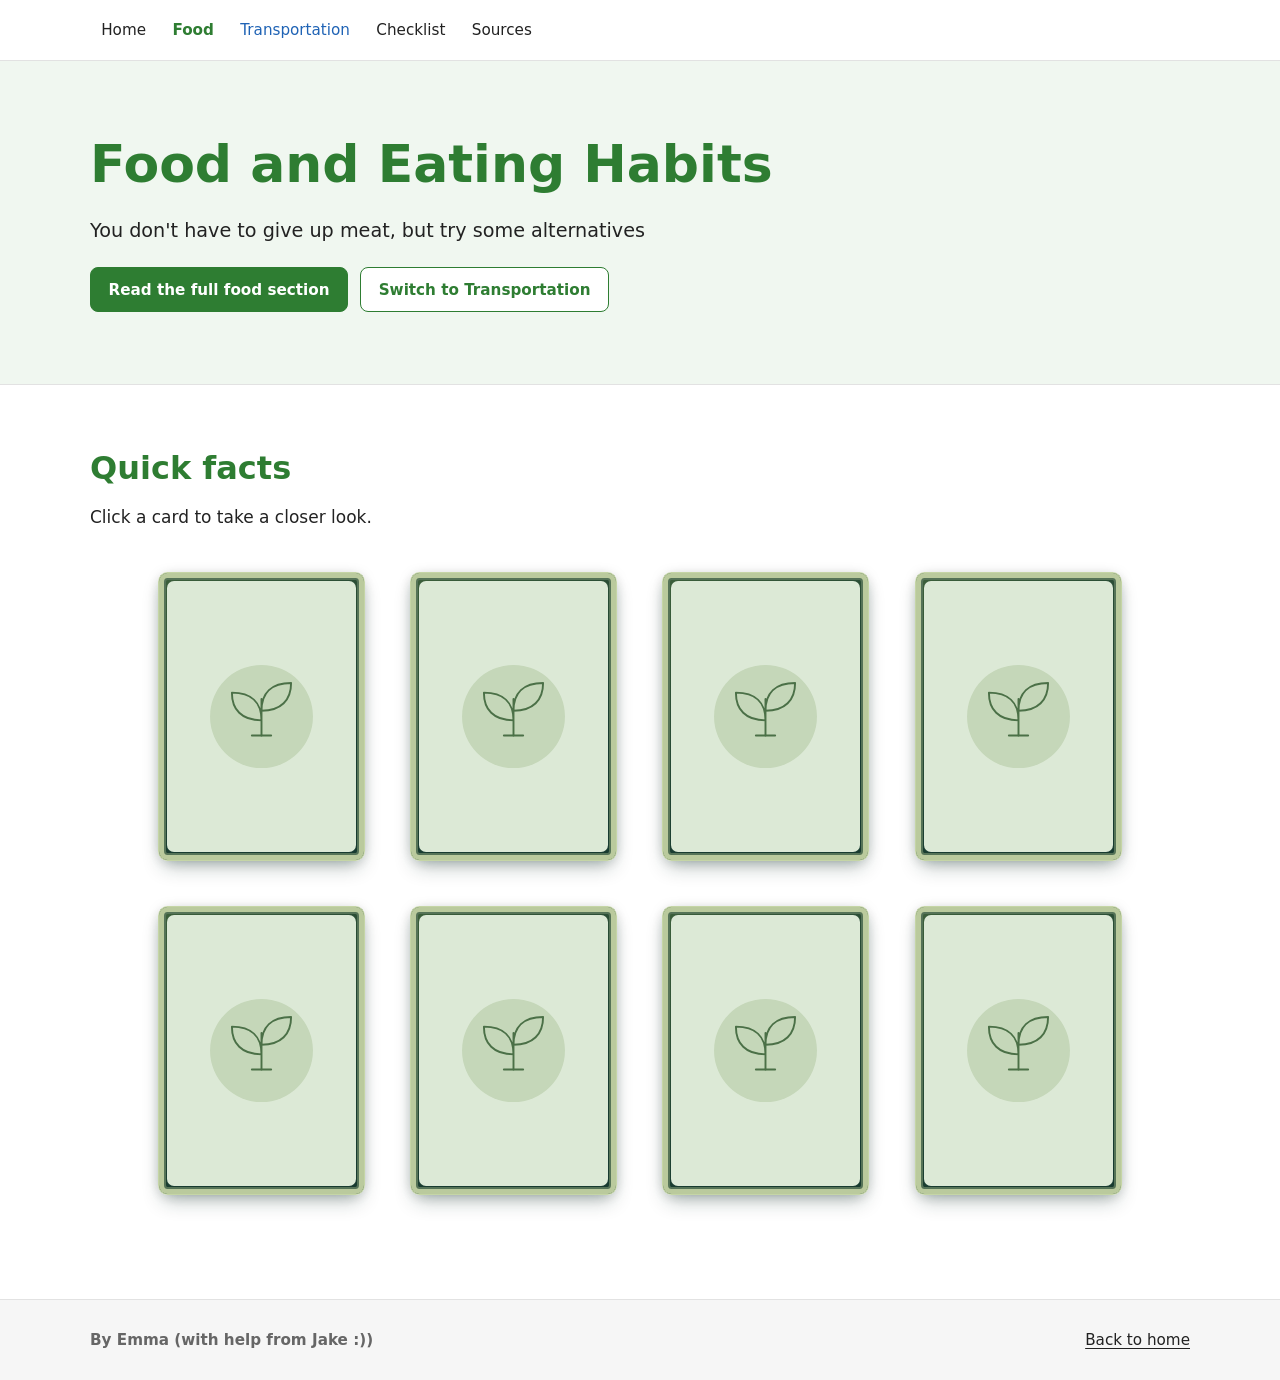
==== commit 5a81533e: "Quick facts cards on both pages, remove home page photo row" ====
--- a/food.html
+++ b/food.html
@@ -46,9 +46,9 @@
       </div>
     </section>
 
-    <section class="section" id="food-game" aria-labelledby="food-game-title">
+    <section class="section" id="quick-facts" aria-labelledby="quick-facts-title">
       <div class="wrap">
-        <h2 id="food-game-title">Food game</h2>
+        <h2 id="quick-facts-title">Quick facts</h2>
         <p id="card-instructions">Click a card to take a closer look.</p>
         <!-- Card content is static HTML so the page editor can save it.
              Each new card needs unique front/back IDs and matching aria-controls. -->
--- a/css/styles.css
+++ b/css/styles.css
@@ -136,9 +136,6 @@
 .steps li { background: #fff; border: 1px solid var(--line); border-radius: var(--radius); padding: .9rem 1.1rem; }
 .steps strong { display: block; color: var(--deep); }
 
-/* Three pictures in a row */
-.photo-row { display: grid; grid-template-columns: repeat(3, 1fr); gap: 1rem; }
-.photo-row img { width: 100%; height: 100%; aspect-ratio: 4 / 3; object-fit: cover; }
 
 /* ---------- Checklist ---------- */
 .checklist { display: grid; grid-template-columns: 1fr 1fr; gap: 1rem; margin-top: 1.5rem; }
@@ -189,7 +186,7 @@
   .site-nav ul { flex-direction: column; }
   .site-nav a { padding: .75rem .25rem; font-size: 1.05rem; }
 
-  .split, .two-col, .checklist, .photo-row { grid-template-columns: 1fr; }
+  .split, .two-col, .checklist { grid-template-columns: 1fr; }
   .two-col { gap: 1.5rem; }
 }
 
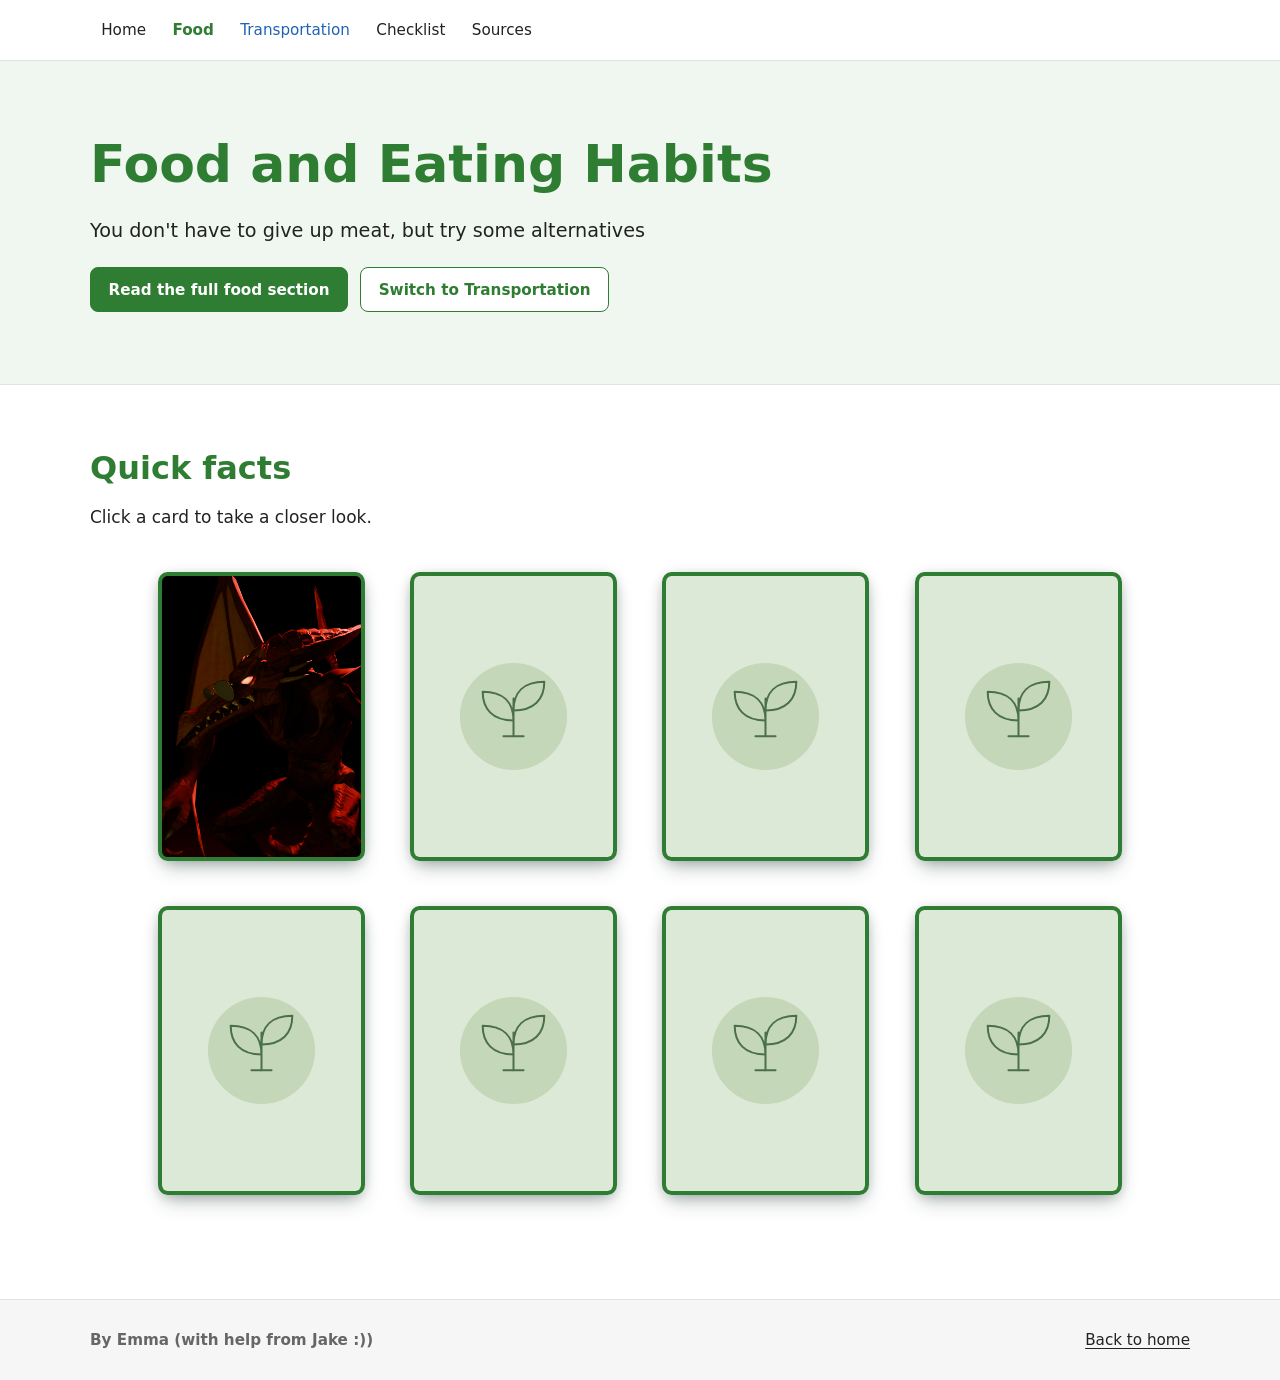
==== commit 0fe407cd: "Add picture to first food card" ====
--- a/food.html
+++ b/food.html
@@ -1,6 +1,4 @@
 <!DOCTYPE html>
-<!-- Food card integration modified 2026-11-16; GPL-3.0-only.
-     Motion/lighting copyright (C) 2022 Simon Goellner; see CARD-CREDITS.md. -->
 <html lang="en"><head>
   <meta charset="utf-8">
   <meta name="viewport" content="width=device-width, initial-scale=1">
@@ -9,7 +7,7 @@
   <link rel="stylesheet" href="css/styles.css">
   <link rel="stylesheet" href="css/climate-cards.css">
   <!-- Defer from the head so main.js's editor snapshot includes this script. -->
-  <script src="js/climate-cards.js" defer></script>
+  <script src="js/climate-cards.js" defer=""></script>
 </head>
 <!-- The whole page is green because of class="theme-food" on <body> -->
 <body class="theme-food">
@@ -53,11 +51,11 @@
         <!-- Card content is static HTML so the page editor can save it.
              Each new card needs unique front/back IDs and matching aria-controls. -->
         <div class="climate-deck" aria-describedby="card-instructions">
-          <article class="climate-card" data-climate-card>
+          <article class="climate-card" data-climate-card="">
             <div class="climate-card__tilt">
               <div class="climate-card__flip">
                 <div class="climate-card__face climate-card__front" id="food-card-1-front">
-                  <img class="climate-card__art" src="images/card-art-placeholder.svg" width="600" height="840" alt="">
+                  <img class="climate-card__art" src="images/aviator-penetrator-cool-test-render-4.png" width="1920" height="1080" alt="" style="object-position: 40% 67%;">
                   <div class="climate-card__shine" aria-hidden="true"></div>
                   <div class="climate-card__glare" aria-hidden="true"></div>
                 </div>
@@ -68,9 +66,9 @@
                 </div>
               </div>
             </div>
-            <button class="climate-card__toggle" type="button" hidden aria-pressed="false" aria-controls="food-card-1-front food-card-1-back" aria-label="Turn over food card"></button>
-          </article>
-          <article class="climate-card" data-climate-card>
+            <button class="climate-card__toggle" type="button" hidden="" aria-pressed="false" aria-controls="food-card-1-front food-card-1-back" aria-label="Turn over food card"></button>
+          </article>
+          <article class="climate-card" data-climate-card="">
             <div class="climate-card__tilt">
               <div class="climate-card__flip">
                 <div class="climate-card__face climate-card__front" id="food-card-2-front">
@@ -85,9 +83,9 @@
                 </div>
               </div>
             </div>
-            <button class="climate-card__toggle" type="button" hidden aria-pressed="false" aria-controls="food-card-2-front food-card-2-back" aria-label="Turn over food card"></button>
-          </article>
-          <article class="climate-card" data-climate-card>
+            <button class="climate-card__toggle" type="button" hidden="" aria-pressed="false" aria-controls="food-card-2-front food-card-2-back" aria-label="Turn over food card"></button>
+          </article>
+          <article class="climate-card" data-climate-card="">
             <div class="climate-card__tilt">
               <div class="climate-card__flip">
                 <div class="climate-card__face climate-card__front" id="food-card-3-front">
@@ -102,9 +100,9 @@
                 </div>
               </div>
             </div>
-            <button class="climate-card__toggle" type="button" hidden aria-pressed="false" aria-controls="food-card-3-front food-card-3-back" aria-label="Turn over food card"></button>
-          </article>
-          <article class="climate-card" data-climate-card>
+            <button class="climate-card__toggle" type="button" hidden="" aria-pressed="false" aria-controls="food-card-3-front food-card-3-back" aria-label="Turn over food card"></button>
+          </article>
+          <article class="climate-card" data-climate-card="">
             <div class="climate-card__tilt">
               <div class="climate-card__flip">
                 <div class="climate-card__face climate-card__front" id="food-card-4-front">
@@ -119,9 +117,9 @@
                 </div>
               </div>
             </div>
-            <button class="climate-card__toggle" type="button" hidden aria-pressed="false" aria-controls="food-card-4-front food-card-4-back" aria-label="Turn over food card"></button>
-          </article>
-          <article class="climate-card" data-climate-card>
+            <button class="climate-card__toggle" type="button" hidden="" aria-pressed="false" aria-controls="food-card-4-front food-card-4-back" aria-label="Turn over food card"></button>
+          </article>
+          <article class="climate-card" data-climate-card="">
             <div class="climate-card__tilt">
               <div class="climate-card__flip">
                 <div class="climate-card__face climate-card__front" id="food-card-5-front">
@@ -136,9 +134,9 @@
                 </div>
               </div>
             </div>
-            <button class="climate-card__toggle" type="button" hidden aria-pressed="false" aria-controls="food-card-5-front food-card-5-back" aria-label="Turn over food card"></button>
-          </article>
-          <article class="climate-card" data-climate-card>
+            <button class="climate-card__toggle" type="button" hidden="" aria-pressed="false" aria-controls="food-card-5-front food-card-5-back" aria-label="Turn over food card"></button>
+          </article>
+          <article class="climate-card" data-climate-card="">
             <div class="climate-card__tilt">
               <div class="climate-card__flip">
                 <div class="climate-card__face climate-card__front" id="food-card-6-front">
@@ -153,9 +151,9 @@
                 </div>
               </div>
             </div>
-            <button class="climate-card__toggle" type="button" hidden aria-pressed="false" aria-controls="food-card-6-front food-card-6-back" aria-label="Turn over food card"></button>
-          </article>
-          <article class="climate-card" data-climate-card>
+            <button class="climate-card__toggle" type="button" hidden="" aria-pressed="false" aria-controls="food-card-6-front food-card-6-back" aria-label="Turn over food card"></button>
+          </article>
+          <article class="climate-card" data-climate-card="">
             <div class="climate-card__tilt">
               <div class="climate-card__flip">
                 <div class="climate-card__face climate-card__front" id="food-card-7-front">
@@ -170,9 +168,9 @@
                 </div>
               </div>
             </div>
-            <button class="climate-card__toggle" type="button" hidden aria-pressed="false" aria-controls="food-card-7-front food-card-7-back" aria-label="Turn over food card"></button>
-          </article>
-          <article class="climate-card" data-climate-card>
+            <button class="climate-card__toggle" type="button" hidden="" aria-pressed="false" aria-controls="food-card-7-front food-card-7-back" aria-label="Turn over food card"></button>
+          </article>
+          <article class="climate-card" data-climate-card="">
             <div class="climate-card__tilt">
               <div class="climate-card__flip">
                 <div class="climate-card__face climate-card__front" id="food-card-8-front">
@@ -187,7 +185,7 @@
                 </div>
               </div>
             </div>
-            <button class="climate-card__toggle" type="button" hidden aria-pressed="false" aria-controls="food-card-8-front food-card-8-back" aria-label="Turn over food card"></button>
+            <button class="climate-card__toggle" type="button" hidden="" aria-pressed="false" aria-controls="food-card-8-front food-card-8-back" aria-label="Turn over food card"></button>
           </article>
         </div>
         <noscript>Both sides are shown below each other when JavaScript is off.</noscript>
@@ -202,4 +200,5 @@
     </div>
   </footer>
 
-  <script src="js/main.js"></script></body></html>
+  <script src="js/main.js"></script>
+</body></html>
--- a/css/climate-cards.css
+++ b/css/climate-cards.css
@@ -29,6 +29,11 @@
   --translate-y: 0px;
   --card-scale: 1;
   --card-radius: 4.55% / 3.5%;
+  /* Card colors: green by default (Food), blue on the Transportation page */
+  --card-border: #2e7d32;
+  --card-front: linear-gradient(145deg, #3d603b, #183b30 70%);
+  --card-back: linear-gradient(145deg, #eef3e4, #dce8d5);
+  --card-ink: #193b2d;
   position: relative;
   min-width: 0;
   color: #eff5e9;
@@ -107,11 +112,10 @@
   position: relative;
   min-width: 0;
   padding: 7%;
-  border: 1px solid #c5d5a6;
+  border: 4px solid var(--card-border);
   border-radius: var(--card-radius);
-  background: linear-gradient(145deg, #3d603b, #183b30 70%);
-  box-shadow: inset 0 0 0 5px #baca9d, inset 0 0 0 7px #557357,
-    0 10px 20px -5px #102d294d, 0 2px 15px -5px #102d2966;
+  background: var(--card-front);
+  box-shadow: 0 10px 20px -5px #102d294d, 0 2px 15px -5px #102d2966;
   overflow: hidden;
   overflow-wrap: anywhere;
   display: flex;
@@ -126,10 +130,16 @@
   transform: translateZ(.01px);
 }
 .climate-card.is-animated .climate-card__back { transform: rotateY(180deg) translateZ(.01px); }
-.climate-card__front { padding: 8px; gap: 0; }
+.climate-card__front { padding: 0; gap: 0; }
+.theme-move .climate-card {
+  --card-border: #1f63b5;
+  --card-front: linear-gradient(145deg, #2f5f96, #16365c 70%);
+  --card-back: linear-gradient(145deg, #eef4fb, #d9e6f4);
+  --card-ink: #14335a;
+}
 .climate-card__back {
-  background: linear-gradient(145deg, #eef3e4, #dce8d5);
-  color: #193b2d;
+  background: var(--card-back);
+  color: var(--card-ink);
   justify-content: center;
   gap: 6cqw;
 }
@@ -140,7 +150,6 @@
   min-height: 0;
   object-fit: cover;
   aspect-ratio: .718;
-  border-radius: 7px;
 }
 .climate-card.is-animated .climate-card__art { height: 100%; }
 .climate-card__body { font-size: max(13px, 5.4cqw); line-height: 1.5; }
@@ -173,8 +182,7 @@
   opacity: var(--card-opacity);
 }
 .climate-card__shine {
-  inset: 8px;
-  border-radius: 7px;
+  inset: 0;
   background-image:
     repeating-linear-gradient(110deg, #c929f1, #0dbde9, #21e985, #eedf10, #f80e35,
       #c929f1, #0dbde9, #21e985, #eedf10, #f80e35,
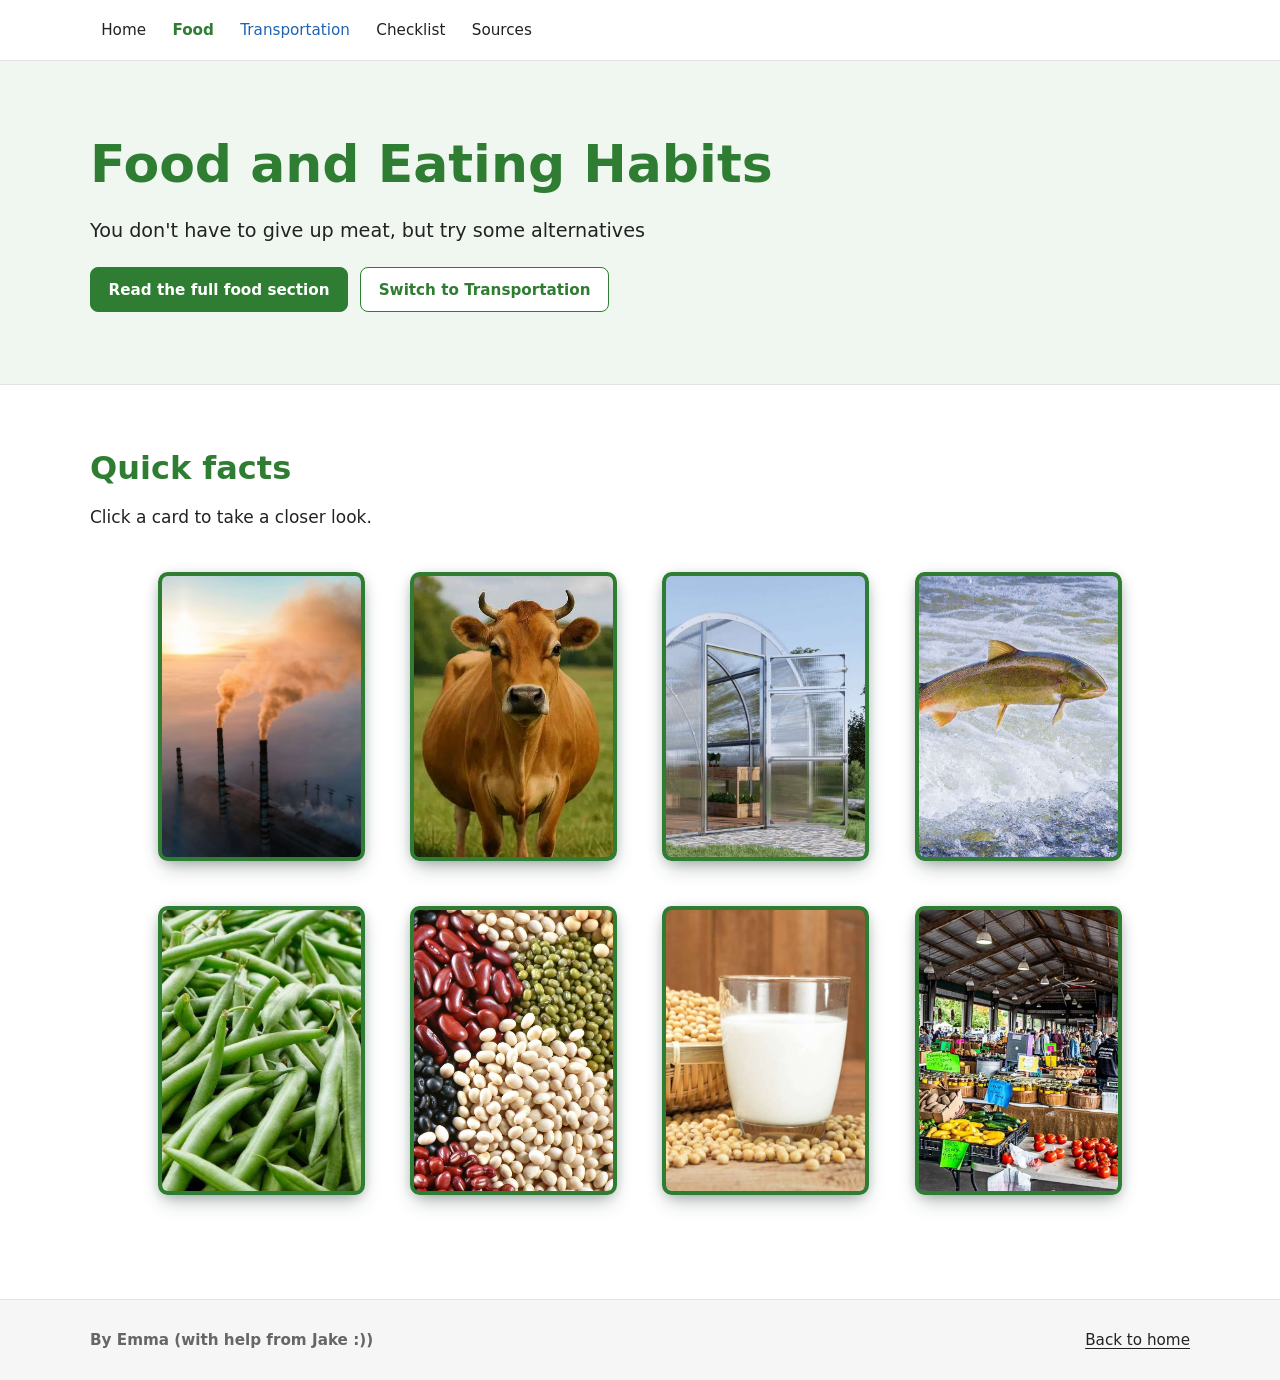
==== commit 1a68b335: "Add food card pictures" ====
--- a/food.html
+++ b/food.html
@@ -55,7 +55,7 @@
             <div class="climate-card__tilt">
               <div class="climate-card__flip">
                 <div class="climate-card__face climate-card__front" id="food-card-1-front">
-                  <img class="climate-card__art" src="images/aviator-penetrator-cool-test-render-4.png" width="1920" height="1080" alt="" style="object-position: 40% 67%;">
+                  <img class="climate-card__art" src="images/1000007371.jpg" width="1827" height="2559" alt="" style="object-position: 40% 67%;">
                   <div class="climate-card__shine" aria-hidden="true"></div>
                   <div class="climate-card__glare" aria-hidden="true"></div>
                 </div>
@@ -72,7 +72,7 @@
             <div class="climate-card__tilt">
               <div class="climate-card__flip">
                 <div class="climate-card__face climate-card__front" id="food-card-2-front">
-                  <img class="climate-card__art" src="images/card-art-placeholder.svg" width="600" height="840" alt="">
+                  <img class="climate-card__art" src="images/1000007374.jpg" width="382" height="533" alt="">
                   <div class="climate-card__shine" aria-hidden="true"></div>
                   <div class="climate-card__glare" aria-hidden="true"></div>
                 </div>
@@ -89,7 +89,7 @@
             <div class="climate-card__tilt">
               <div class="climate-card__flip">
                 <div class="climate-card__face climate-card__front" id="food-card-3-front">
-                  <img class="climate-card__art" src="images/card-art-placeholder.svg" width="600" height="840" alt="">
+                  <img class="climate-card__art" src="images/1000007376.jpg" width="590" height="824" alt="">
                   <div class="climate-card__shine" aria-hidden="true"></div>
                   <div class="climate-card__glare" aria-hidden="true"></div>
                 </div>
@@ -106,7 +106,7 @@
             <div class="climate-card__tilt">
               <div class="climate-card__flip">
                 <div class="climate-card__face climate-card__front" id="food-card-4-front">
-                  <img class="climate-card__art" src="images/card-art-placeholder.svg" width="600" height="840" alt="">
+                  <img class="climate-card__art" src="images/1000007379.jpg" width="1221" height="1711" alt="">
                   <div class="climate-card__shine" aria-hidden="true"></div>
                   <div class="climate-card__glare" aria-hidden="true"></div>
                 </div>
@@ -123,7 +123,7 @@
             <div class="climate-card__tilt">
               <div class="climate-card__flip">
                 <div class="climate-card__face climate-card__front" id="food-card-5-front">
-                  <img class="climate-card__art" src="images/card-art-placeholder.svg" width="600" height="840" alt="">
+                  <img class="climate-card__art" src="images/1000007383.jpg" width="572" height="800" alt="">
                   <div class="climate-card__shine" aria-hidden="true"></div>
                   <div class="climate-card__glare" aria-hidden="true"></div>
                 </div>
@@ -140,7 +140,7 @@
             <div class="climate-card__tilt">
               <div class="climate-card__flip">
                 <div class="climate-card__face climate-card__front" id="food-card-6-front">
-                  <img class="climate-card__art" src="images/card-art-placeholder.svg" width="600" height="840" alt="">
+                  <img class="climate-card__art" src="images/1000007381.jpg" width="763" height="1067" alt="">
                   <div class="climate-card__shine" aria-hidden="true"></div>
                   <div class="climate-card__glare" aria-hidden="true"></div>
                 </div>
@@ -157,13 +157,13 @@
             <div class="climate-card__tilt">
               <div class="climate-card__flip">
                 <div class="climate-card__face climate-card__front" id="food-card-7-front">
-                  <img class="climate-card__art" src="images/card-art-placeholder.svg" width="600" height="840" alt="">
+                  <img class="climate-card__art" src="images/1000007385.jpg" width="477" height="667" alt="">
                   <div class="climate-card__shine" aria-hidden="true"></div>
                   <div class="climate-card__glare" aria-hidden="true"></div>
                 </div>
                 <div class="climate-card__face climate-card__back" id="food-card-7-back">
                   <h3>Soy milk</h3>
-                  <p class="climate-card__body">Try soy milk or soy yogurt</p>
+                  <p class="climate-card__body">Try drinking more plant-based milk</p>
                   <div class="climate-card__glare" aria-hidden="true"></div>
                 </div>
               </div>
@@ -174,7 +174,7 @@
             <div class="climate-card__tilt">
               <div class="climate-card__flip">
                 <div class="climate-card__face climate-card__front" id="food-card-8-front">
-                  <img class="climate-card__art" src="images/card-art-placeholder.svg" width="600" height="840" alt="">
+                  <img class="climate-card__art" src="images/1000007388.jpg" width="644" height="899" alt="">
                   <div class="climate-card__shine" aria-hidden="true"></div>
                   <div class="climate-card__glare" aria-hidden="true"></div>
                 </div>
@@ -201,4 +201,5 @@
   </footer>
 
   <script src="js/main.js"></script>
+
 </body></html>
